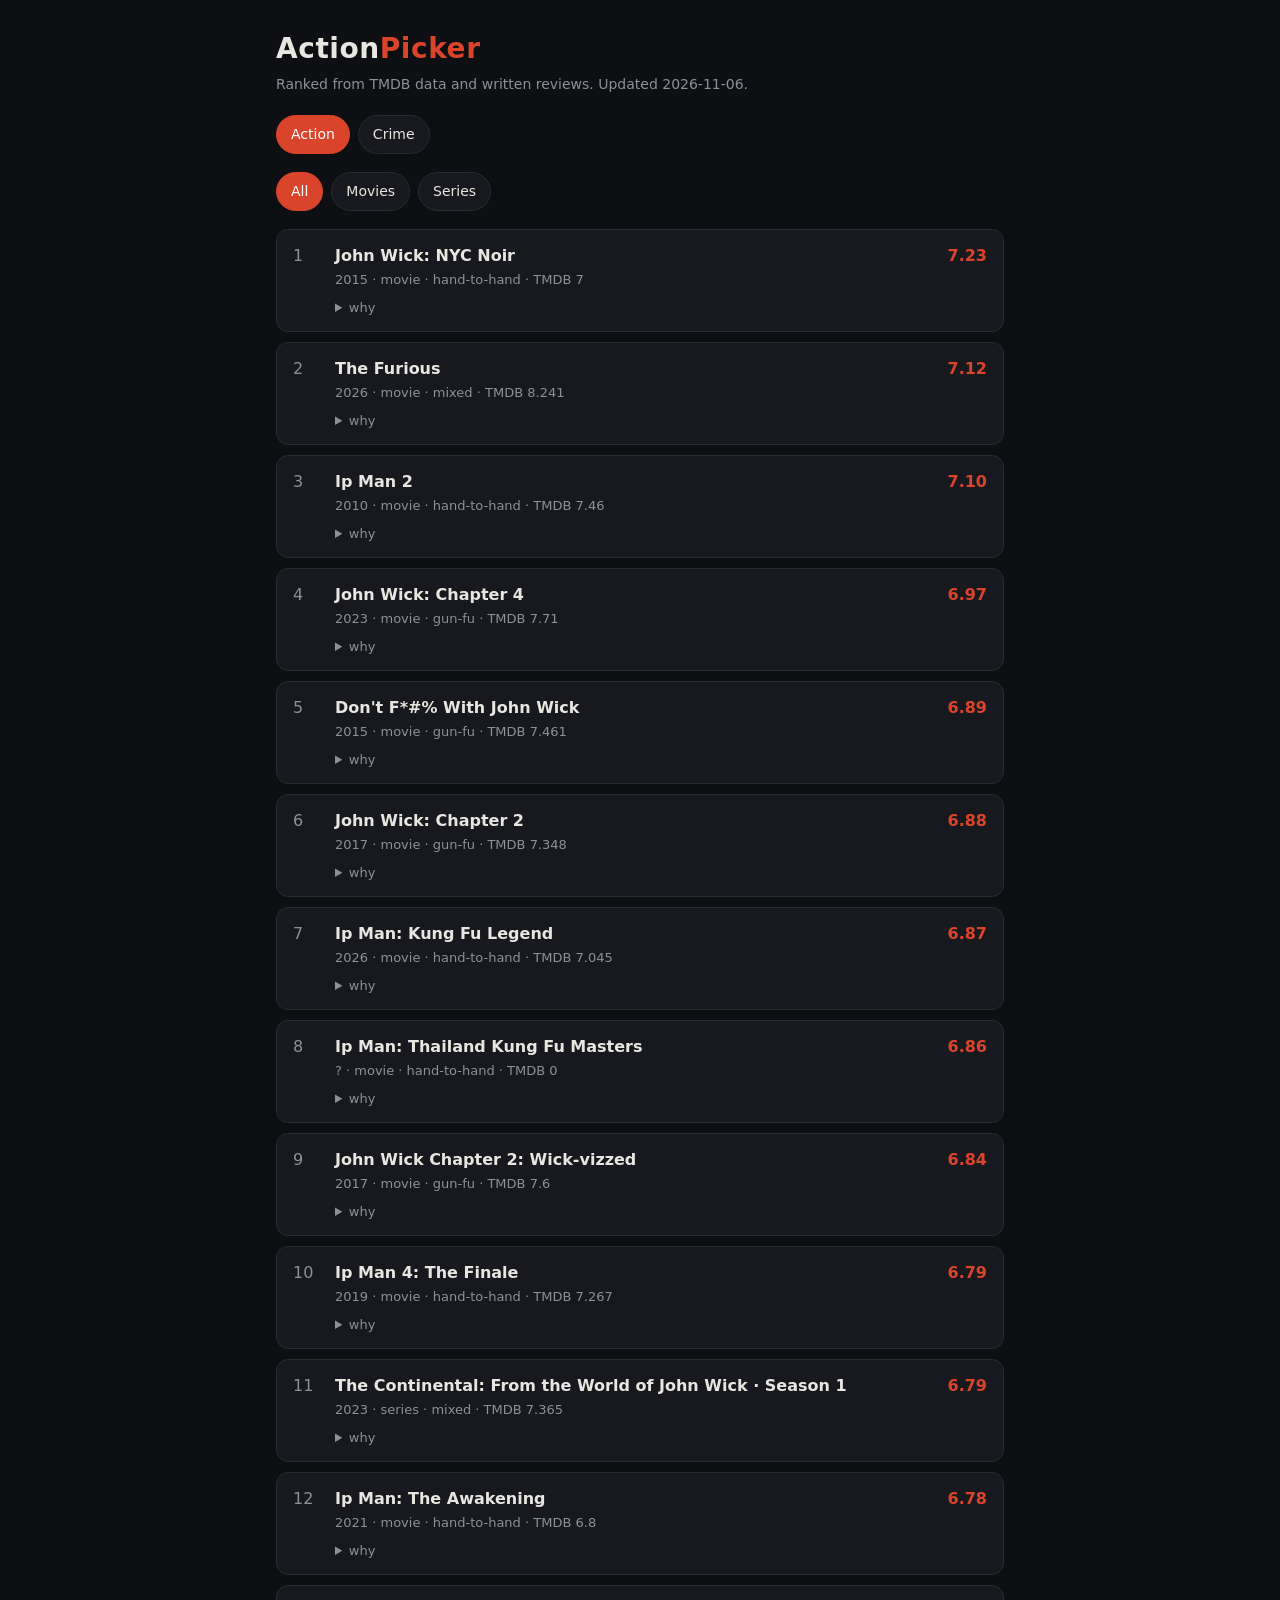
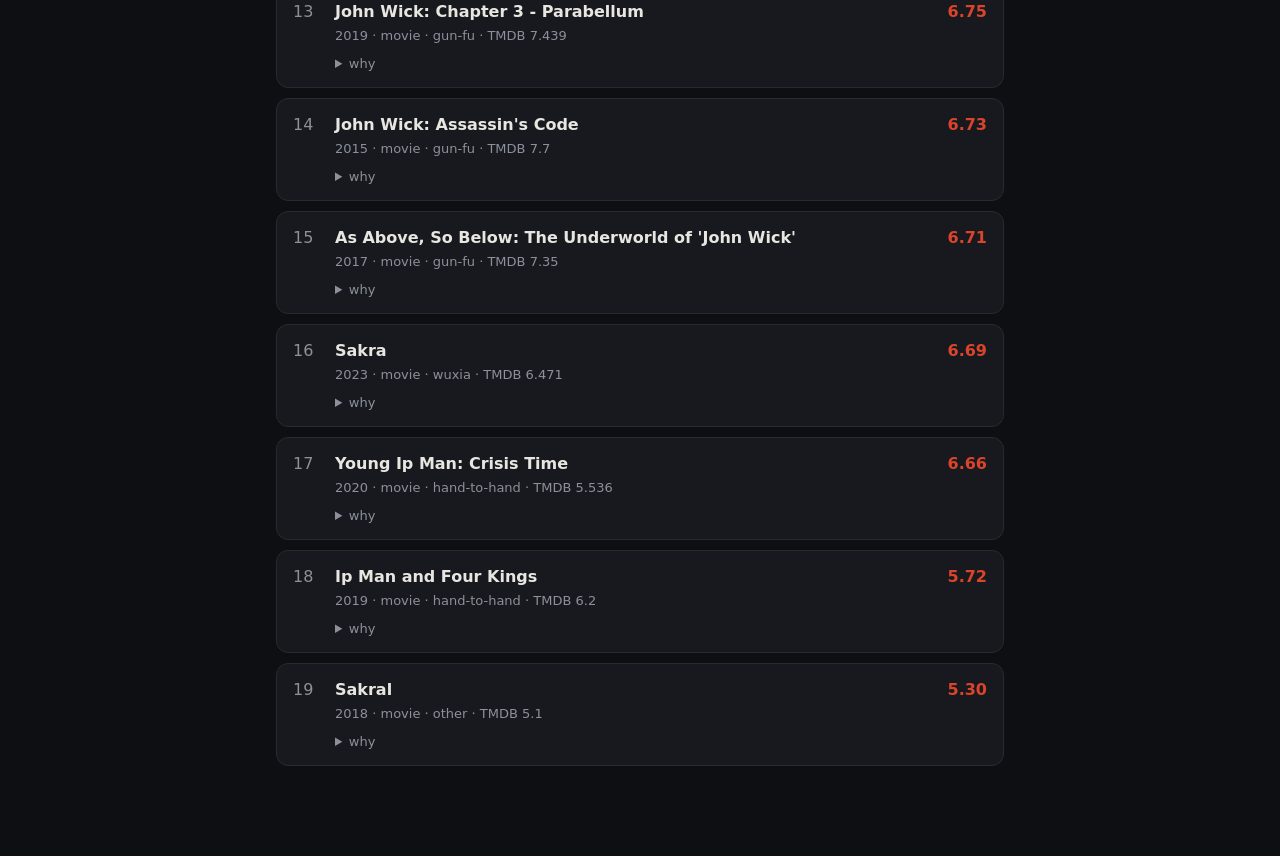
==== web/index.html @ ae012f3d "Add static web view and ranking export for Vercel Co-Authored-By: Claude Sonnet 5.5 <noreply@anthrop" ====
<!doctype html>
<html lang="en">
<head>
<meta charset="utf-8">
<meta name="viewport" content="width=device-width, initial-scale=1">
<title>ActionPicker</title>
<style>
  :root { --bg:#0e0f12; --card:#17191e; --line:#262a32; --ink:#e8e6e1; --mute:#8b909a; --accent:#d9442b; }
  * { box-sizing:border-box; }
  body { margin:0; background:var(--bg); color:var(--ink); font:16px/1.5 system-ui,-apple-system,Segoe UI,sans-serif; }
  main { max-width:760px; margin:0 auto; padding:28px 16px 80px; }
  h1 { font-size:28px; letter-spacing:.02em; margin:0 0 4px; }
  h1 span { color:var(--accent); }
  .sub { color:var(--mute); font-size:14px; margin-bottom:20px; }
  .bar { display:flex; gap:8px; flex-wrap:wrap; margin-bottom:18px; }
  button.chip { background:var(--card); color:var(--ink); border:1px solid var(--line); padding:8px 14px; border-radius:999px; font:inherit; font-size:14px; cursor:pointer; }
  button.chip[aria-pressed="true"] { background:var(--accent); border-color:var(--accent); color:#fff; }
  .item { background:var(--card); border:1px solid var(--line); border-radius:12px; padding:14px 16px; margin-bottom:10px; }
  .top { display:flex; gap:14px; align-items:baseline; }
  .rank { color:var(--mute); width:28px; font-variant-numeric:tabular-nums; }
  .name { font-weight:600; flex:1; }
  .val { font-variant-numeric:tabular-nums; color:var(--accent); font-weight:700; }
  .meta { color:var(--mute); font-size:13px; margin:2px 0 0 42px; }
  details { margin:8px 0 0 42px; }
  summary { cursor:pointer; color:var(--mute); font-size:13px; }
  .bars { display:grid; grid-template-columns:110px 1fr 24px; gap:4px 8px; align-items:center; margin:10px 0; font-size:13px; }
  .track { height:6px; background:var(--line); border-radius:3px; overflow:hidden; }
  .fill { height:100%; background:var(--accent); }
  .ov { font-size:14px; color:#c9c6bf; margin:8px 0; }
  ul.ev { margin:6px 0 0; padding-left:18px; font-size:13px; color:#c9c6bf; }
  ul.ev a { color:var(--mute); }
  .empty { color:var(--mute); padding:40px 0; text-align:center; }
</style>
</head>
<body>
<main>
  <h1>Action<span>Picker</span></h1>
  <div class="sub" id="sub">loading...</div>
  <div class="bar" id="modes"></div>
  <div class="bar" id="kinds"></div>
  <div id="list"></div>
</main>
<script>
const STYLE = { hand_to_hand: "hand-to-hand", swordplay: "swordplay", gun_fu: "gun-fu", mixed: "mixed" };
const state = { mode: "action", kind: "all", data: null };

function esc(s) { const d = document.createElement("div"); d.textContent = s ?? ""; return d.innerHTML; }

function chips(el, items, key) {
  el.innerHTML = "";
  for (const [value, label] of items) {
    const b = document.createElement("button");
    b.className = "chip"; b.textContent = label;
    b.setAttribute("aria-pressed", String(state[key] === value));
    b.onclick = () => { state[key] = value; render(); };
    el.appendChild(b);
  }
}

function bar(label, v) {
  return `<span>${label}</span><div class="track"><div class="fill" style="width:${v * 10}%"></div></div><span>${v}</span>`;
}

function render() {
  chips(document.getElementById("modes"), [["action", "Action"], ["crime", "Crime"]], "mode");
  chips(document.getElementById("kinds"), [["all", "All"], ["movie", "Movies"], ["series", "Series"]], "kind");
  const rows = (state.data[state.mode] || []).filter(r => state.kind === "all" || r.kind === state.kind);
  const list = document.getElementById("list");
  if (!rows.length) { list.innerHTML = '<div class="empty">Nothing scored here yet.</div>'; return; }
  list.innerHTML = rows.map((r, i) => {
    const season = r.season ? ` · Season ${r.season}` : "";
    const ev = (r.evidence || []).map(e => `<li>${esc(e.text)} <a href="${esc(e.url)}" target="_blank" rel="noopener noreferrer">source</a></li>`).join("");
    return `<div class="item">
      <div class="top"><span class="rank">${i + 1}</span><span class="name">${esc(r.name)}${season}</span><span class="val">${r.value.toFixed(2)}</span></div>
      <div class="meta">${r.year || "?"} · ${r.kind} · ${STYLE[r.style] || esc(r.style)} · TMDB ${r.tmdb_rating ?? "?"}</div>
      <details><summary>why</summary>
        <div class="bars">${bar("Fight quality", r.fight_quality)}${bar("Action density", r.action_density)}${bar("Grit", r.grit)}${bar("Pacing", r.pacing)}${bar("Crime tone", r.crime_tone)}</div>
        <div class="ov">${esc(r.overview)}</div>
        <ul class="ev">${ev}</ul>
      </details></div>`;
  }).join("");
}

fetch("data.json").then(r => r.json()).then(d => {
  state.data = d;
  document.getElementById("sub").textContent = "Ranked from TMDB data and written reviews. Updated " + d.generated.slice(0, 10) + ".";
  render();
}).catch(() => { document.getElementById("sub").textContent = "Could not load data.json"; });
</script>
</body>
</html>
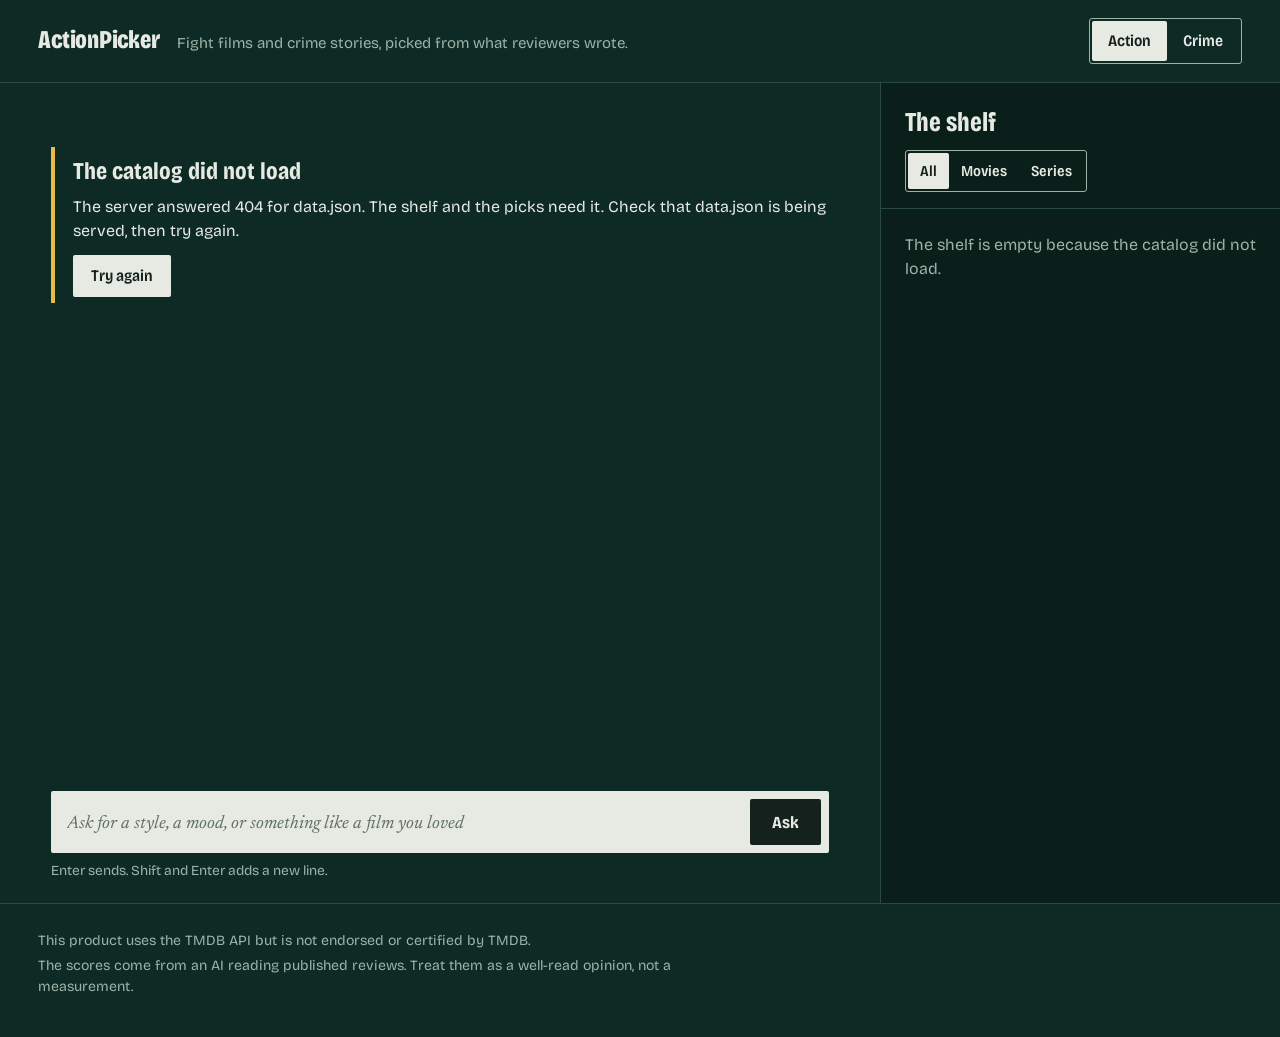
==== commit c7c42f4a: "New UI: chat-first counter with poster hand, shelf, detail sheet Co-Authored-By: Claude Sonnet 5.5 <" ====
--- a/web/index.html
+++ b/web/index.html
@@ -1,91 +1,75 @@
-<!doctype html>
+<!DOCTYPE html>
 <html lang="en">
 <head>
 <meta charset="utf-8">
 <meta name="viewport" content="width=device-width, initial-scale=1">
-<title>ActionPicker</title>
-<style>
-  :root { --bg:#0e0f12; --card:#17191e; --line:#262a32; --ink:#e8e6e1; --mute:#8b909a; --accent:#d9442b; }
-  * { box-sizing:border-box; }
-  body { margin:0; background:var(--bg); color:var(--ink); font:16px/1.5 system-ui,-apple-system,Segoe UI,sans-serif; }
-  main { max-width:760px; margin:0 auto; padding:28px 16px 80px; }
-  h1 { font-size:28px; letter-spacing:.02em; margin:0 0 4px; }
-  h1 span { color:var(--accent); }
-  .sub { color:var(--mute); font-size:14px; margin-bottom:20px; }
-  .bar { display:flex; gap:8px; flex-wrap:wrap; margin-bottom:18px; }
-  button.chip { background:var(--card); color:var(--ink); border:1px solid var(--line); padding:8px 14px; border-radius:999px; font:inherit; font-size:14px; cursor:pointer; }
-  button.chip[aria-pressed="true"] { background:var(--accent); border-color:var(--accent); color:#fff; }
-  .item { background:var(--card); border:1px solid var(--line); border-radius:12px; padding:14px 16px; margin-bottom:10px; }
-  .top { display:flex; gap:14px; align-items:baseline; }
-  .rank { color:var(--mute); width:28px; font-variant-numeric:tabular-nums; }
-  .name { font-weight:600; flex:1; }
-  .val { font-variant-numeric:tabular-nums; color:var(--accent); font-weight:700; }
-  .meta { color:var(--mute); font-size:13px; margin:2px 0 0 42px; }
-  details { margin:8px 0 0 42px; }
-  summary { cursor:pointer; color:var(--mute); font-size:13px; }
-  .bars { display:grid; grid-template-columns:110px 1fr 24px; gap:4px 8px; align-items:center; margin:10px 0; font-size:13px; }
-  .track { height:6px; background:var(--line); border-radius:3px; overflow:hidden; }
-  .fill { height:100%; background:var(--accent); }
-  .ov { font-size:14px; color:#c9c6bf; margin:8px 0; }
-  ul.ev { margin:6px 0 0; padding-left:18px; font-size:13px; color:#c9c6bf; }
-  ul.ev a { color:var(--mute); }
-  .empty { color:var(--mute); padding:40px 0; text-align:center; }
-</style>
+<title>ActionPicker: ask for a fight film</title>
+<meta name="description" content="A private recommender for martial-arts action and gritty crime films and series. Ask a question, get a short stack of picks.">
+<meta name="theme-color" content="#0E2A24">
+<link rel="preconnect" href="https://fonts.googleapis.com">
+<link rel="preconnect" href="https://fonts.gstatic.com" crossorigin>
+<link rel="preconnect" href="https://image.tmdb.org">
+<link rel="stylesheet" href="https://fonts.googleapis.com/css2?family=Bricolage+Grotesque:wdth,wght@75..100,500..800&family=Newsreader:ital,wght@0,400..600;1,400..500&display=swap">
+<link rel="stylesheet" href="style.css">
 </head>
 <body>
-<main>
-  <h1>Action<span>Picker</span></h1>
-  <div class="sub" id="sub">loading...</div>
-  <div class="bar" id="modes"></div>
-  <div class="bar" id="kinds"></div>
-  <div id="list"></div>
+<a class="skip" href="#question">Skip to the question box</a>
+<header class="top">
+  <div class="brand">
+    <h1 class="wordmark"><a href="#/">ActionPicker</a></h1>
+    <p class="strap">Fight films and crime stories, picked from what reviewers wrote.</p>
+  </div>
+  <div class="top-controls">
+    <div class="seg" role="group" aria-label="Rank titles for">
+      <button type="button" class="seg-btn" data-mode="action" aria-pressed="true">Action</button>
+      <button type="button" class="seg-btn" data-mode="crime" aria-pressed="false">Crime</button>
+    </div>
+    <button type="button" class="jump" id="jump-shelf">Browse the shelf</button>
+  </div>
+</header>
+
+<main class="room">
+  <section class="counter" id="counter" aria-labelledby="counter-title">
+    <h2 class="vh" id="counter-title">Ask for picks</h2>
+    <div class="intro" id="intro"></div>
+    <div class="log" id="log" role="log" aria-live="polite" aria-relevant="additions text" aria-label="Conversation"></div>
+    <form class="composer" id="composer" novalidate>
+      <label class="vh" for="question">Your question</label>
+      <div class="slip-input">
+        <textarea id="question" name="question" rows="1" maxlength="500" placeholder="Ask for a style, a mood, or something like a film you loved" autocomplete="off"></textarea>
+        <button type="submit" class="ask" id="ask-btn">Ask</button>
+      </div>
+      <div class="composer-foot">
+        <span class="hint">Enter sends. Shift and Enter adds a new line.</span>
+        <span class="count" id="count" aria-live="polite"></span>
+      </div>
+    </form>
+  </section>
+
+  <aside class="shelf" id="shelf" aria-labelledby="shelf-title">
+    <div class="shelf-head">
+      <h2 id="shelf-title">The shelf</h2>
+      <p class="shelf-note" id="shelf-note"></p>
+      <div class="seg seg-small" role="group" aria-label="Show">
+        <button type="button" class="seg-btn" data-kind="all" aria-pressed="true">All</button>
+        <button type="button" class="seg-btn" data-kind="movie" aria-pressed="false">Movies</button>
+        <button type="button" class="seg-btn" data-kind="series" aria-pressed="false">Series</button>
+      </div>
+    </div>
+    <ol class="shelf-list" id="shelf-list"></ol>
+  </aside>
 </main>
-<script>
-const STYLE = { hand_to_hand: "hand-to-hand", swordplay: "swordplay", gun_fu: "gun-fu", mixed: "mixed" };
-const state = { mode: "action", kind: "all", data: null };
 
-function esc(s) { const d = document.createElement("div"); d.textContent = s ?? ""; return d.innerHTML; }
+<footer class="foot">
+  <p>This product uses the TMDB API but is not endorsed or certified by TMDB.</p>
+  <p>The scores come from an AI reading published reviews. Treat them as a well-read opinion, not a measurement.</p>
+  <p id="generated"></p>
+</footer>
 
-function chips(el, items, key) {
-  el.innerHTML = "";
-  for (const [value, label] of items) {
-    const b = document.createElement("button");
-    b.className = "chip"; b.textContent = label;
-    b.setAttribute("aria-pressed", String(state[key] === value));
-    b.onclick = () => { state[key] = value; render(); };
-    el.appendChild(b);
-  }
-}
+<dialog class="detail" id="detail" aria-labelledby="detail-title">
+  <div class="detail-inner" id="detail-body"></div>
+</dialog>
 
-function bar(label, v) {
-  return `<span>${label}</span><div class="track"><div class="fill" style="width:${v * 10}%"></div></div><span>${v}</span>`;
-}
-
-function render() {
-  chips(document.getElementById("modes"), [["action", "Action"], ["crime", "Crime"]], "mode");
-  chips(document.getElementById("kinds"), [["all", "All"], ["movie", "Movies"], ["series", "Series"]], "kind");
-  const rows = (state.data[state.mode] || []).filter(r => state.kind === "all" || r.kind === state.kind);
-  const list = document.getElementById("list");
-  if (!rows.length) { list.innerHTML = '<div class="empty">Nothing scored here yet.</div>'; return; }
-  list.innerHTML = rows.map((r, i) => {
-    const season = r.season ? ` · Season ${r.season}` : "";
-    const ev = (r.evidence || []).map(e => `<li>${esc(e.text)} <a href="${esc(e.url)}" target="_blank" rel="noopener noreferrer">source</a></li>`).join("");
-    return `<div class="item">
-      <div class="top"><span class="rank">${i + 1}</span><span class="name">${esc(r.name)}${season}</span><span class="val">${r.value.toFixed(2)}</span></div>
-      <div class="meta">${r.year || "?"} · ${r.kind} · ${STYLE[r.style] || esc(r.style)} · TMDB ${r.tmdb_rating ?? "?"}</div>
-      <details><summary>why</summary>
-        <div class="bars">${bar("Fight quality", r.fight_quality)}${bar("Action density", r.action_density)}${bar("Grit", r.grit)}${bar("Pacing", r.pacing)}${bar("Crime tone", r.crime_tone)}</div>
-        <div class="ov">${esc(r.overview)}</div>
-        <ul class="ev">${ev}</ul>
-      </details></div>`;
-  }).join("");
-}
-
-fetch("data.json").then(r => r.json()).then(d => {
-  state.data = d;
-  document.getElementById("sub").textContent = "Ranked from TMDB data and written reviews. Updated " + d.generated.slice(0, 10) + ".";
-  render();
-}).catch(() => { document.getElementById("sub").textContent = "Could not load data.json"; });
-</script>
+<script src="app.js" defer></script>
 </body>
 </html>
--- a/web/style.css
+++ b/web/style.css
@@ -0,0 +1,304 @@
+/* ActionPicker, direction C: the counter.
+   Counter green is the room, slip paper carries every answer. */
+:root {
+  --green: #0E2A24;      /* counter */
+  --felt: #0A1F1A;       /* shelf, darker surface */
+  --paper: #E6EAE3;      /* pick slips, detail sheet */
+  --ink: #14211C;        /* text on paper */
+  --ink-2: #44554E;      /* secondary text on paper, 6.4:1 */
+  --sodium: #E9B949;     /* street-light yellow: ranks, focus, the user's voice */
+  --sage: #9DB3A8;       /* secondary text on green, 6.7:1 */
+  --line: #2A4A41;       /* rules on green */
+  --rule-paper: #B9C3BC; /* rules on paper */
+  --display: "Bricolage Grotesque", "Arial Narrow", "Helvetica Neue", Arial, sans-serif;
+  --serif: "Newsreader", "Iowan Old Style", Georgia, "Times New Roman", serif;
+  --shelf-w: 400px;
+}
+*, *::before, *::after { box-sizing: border-box; }
+html { -webkit-text-size-adjust: 100%; }
+body {
+  margin: 0; background: var(--green); color: var(--paper);
+  font: 400 1rem/1.5 var(--display); font-optical-sizing: auto;
+}
+img { display: block; max-width: 100%; }
+button, textarea { font: inherit; color: inherit; }
+button { cursor: pointer; }
+a { color: inherit; }
+:focus-visible { outline: 3px solid var(--sodium); outline-offset: 2px; }
+.vh { position: absolute !important; width: 1px; height: 1px; margin: -1px; padding: 0; overflow: hidden; clip: rect(0 0 0 0); white-space: nowrap; border: 0; }
+.skip { position: absolute; left: 12px; top: -60px; background: var(--sodium); color: var(--ink); padding: 8px 12px; z-index: 50; font-weight: 600; }
+.skip:focus { top: 12px; }
+
+/* Header */
+.top {
+  display: flex; align-items: center; justify-content: space-between; gap: 16px 24px; flex-wrap: wrap;
+  padding: 18px clamp(16px, 3vw, 40px); border-bottom: 1px solid var(--line);
+}
+.brand { display: flex; align-items: baseline; gap: 6px 18px; flex-wrap: wrap; min-width: 0; }
+.wordmark { margin: 0; font-size: 1.6rem; line-height: 1; font-weight: 800; font-stretch: 75%; letter-spacing: -0.01em; }
+.wordmark a { text-decoration: none; }
+.strap { margin: 0; color: var(--sage); font-size: 0.94rem; }
+.top-controls { display: flex; gap: 12px; align-items: center; }
+.seg { display: inline-flex; border: 1px solid var(--sage); border-radius: 3px; padding: 2px; }
+.seg-btn {
+  border: 0; background: transparent; padding: 7px 16px; border-radius: 2px;
+  font-weight: 600; font-stretch: 87%; color: var(--paper); min-height: 40px;
+}
+.seg-btn[aria-pressed="true"] { background: var(--paper); color: var(--ink); }
+.seg-small .seg-btn { padding: 5px 12px; min-height: 36px; font-size: 0.94rem; }
+.jump { display: none; border: 1px solid var(--sage); background: transparent; border-radius: 3px; padding: 8px 14px; min-height: 40px; font-weight: 600; font-stretch: 87%; }
+
+/* Room layout: counter on the left, shelf on the right */
+.room { display: grid; grid-template-columns: minmax(0, 1fr) var(--shelf-w); align-items: start; max-width: 1600px; margin: 0 auto; }
+.counter { min-width: 0; padding: clamp(28px, 5vw, 64px) clamp(16px, 4vw, 64px) 0; min-height: calc(100vh - 80px); display: flex; flex-direction: column; }
+.intro, .log, .composer { width: 100%; max-width: 820px; }
+
+/* Empty state */
+.intro h2.lede {
+  margin: 0 0 16px; font-size: clamp(2.3rem, 4.6vw, 3.6rem); line-height: 0.98; font-weight: 700;
+  font-stretch: 75%; letter-spacing: -0.02em; max-width: 17ch; text-wrap: balance;
+}
+.intro .voice { margin: 0 0 28px; max-width: 50ch; }
+.voice { font-family: var(--serif); font-size: 1.3rem; line-height: 1.5; color: var(--paper); }
+.examples { list-style: none; margin: 0 0 36px; padding: 0; display: grid; grid-template-columns: repeat(auto-fit, minmax(13.5rem, 1fr)); gap: 14px; }
+.examples .example { width: 100%; height: 100%; max-width: none; }
+.example {
+  display: block; text-align: left; border: 0; background: var(--paper); color: var(--ink);
+  padding: 14px 18px 16px; max-width: 22rem; border-radius: 1px;
+  font-family: var(--serif); font-style: italic; font-size: 1.08rem; line-height: 1.35;
+  box-shadow: 0 1px 0 #93A49B, 0 6px 14px -8px rgba(0, 0, 0, 0.6);
+  transform: rotate(var(--tilt, 0deg));
+}
+.examples li:nth-child(1) .example { --tilt: -1.2deg; }
+.examples li:nth-child(2) .example { --tilt: 0.8deg; }
+.examples li:nth-child(3) .example { --tilt: -0.4deg; }
+.example:hover { background: #F2F4F0; }
+.example .ex-label { display: block; font-family: var(--display); font-style: normal; font-size: 0.8rem; color: var(--ink-2); margin-bottom: 4px; }
+.load-error { border-left: 4px solid var(--sodium); padding: 6px 0 6px 18px; margin-bottom: 32px; }
+.load-error h2 { margin: 0 0 6px; font-size: 1.5rem; font-stretch: 80%; }
+.load-error p { margin: 0 0 12px; color: var(--paper); }
+
+/* Conversation */
+.log { flex: 1; }
+.turn { margin: 0 0 56px; }
+.turn-q {
+  margin: 0 0 14px; padding-left: 18px; border-left: 4px solid var(--sodium);
+  font-size: clamp(1.5rem, 3vw, 2.15rem); line-height: 1.08; font-weight: 600; font-stretch: 78%;
+  letter-spacing: -0.01em; color: var(--sodium); overflow-wrap: anywhere; white-space: pre-line;
+}
+.turn-a { margin: 0 0 8px 22px; max-width: 54ch; }
+.turn-a.voice { font-size: 1.22rem; }
+.turn-tools { margin: 0 0 0 22px; display: flex; gap: 16px; flex-wrap: wrap; }
+.textbtn { background: none; border: 0; padding: 6px 0; text-decoration: underline; text-underline-offset: 3px; color: var(--sage); font-size: 0.94rem; min-height: 36px; }
+.textbtn:hover { color: var(--paper); }
+.thinking { margin-left: 22px; display: flex; align-items: center; gap: 12px; color: var(--sage); font-family: var(--serif); font-style: italic; font-size: 1.15rem; }
+.ticks { display: inline-flex; gap: 3px; }
+.ticks i { width: 7px; height: 16px; background: var(--sage); opacity: 0.3; animation: tick 1.2s steps(1) infinite; }
+.ticks i:nth-child(2) { animation-delay: 0.15s; } .ticks i:nth-child(3) { animation-delay: 0.3s; }
+.ticks i:nth-child(4) { animation-delay: 0.45s; } .ticks i:nth-child(5) { animation-delay: 0.6s; }
+@keyframes tick { 0%, 40% { opacity: 1; background: var(--sodium); } 41%, 100% { opacity: 0.3; } }
+.turn-error { margin-left: 22px; border: 1px solid var(--sodium); padding: 14px 18px; max-width: 54ch; }
+.turn-error p { margin: 0 0 10px; }
+.turn-error strong { font-weight: 600; }
+.btn {
+  display: inline-flex; align-items: center; justify-content: center; min-height: 42px; padding: 8px 18px;
+  border: 0; border-radius: 2px; background: var(--ink); color: var(--paper); font-weight: 600; font-stretch: 87%; text-decoration: none;
+}
+.btn-light { background: var(--paper); color: var(--ink); }
+.btn-line { background: transparent; color: var(--ink); border: 1.5px solid var(--ink); }
+
+/* The hand-off: posters fanned across the top edge of a paper pick slip */
+.handoff { --pw: 132px; --step: 82px; margin: 26px 0 0 22px; position: relative; }
+.fan { position: relative; z-index: 2; display: flex; align-items: flex-end; padding: 0 0 0 20px; height: calc(var(--pw) * 1.5 - 56px); }
+.fan-item {
+  position: relative; flex: none; width: var(--pw); padding: 0; border: 0; background: none; border-radius: 2px;
+  margin-left: calc(var(--step) - var(--pw)); rotate: var(--r, 0deg); translate: 0 var(--y, 0px);
+  transform-origin: 50% 100%; z-index: var(--z, 1);
+  transition: translate 0.22s ease, rotate 0.22s ease;
+  align-self: flex-start;
+}
+.fan-item:first-child { margin-left: 0; }
+.fan-item .poster { box-shadow: 0 10px 18px -10px rgba(0, 0, 0, 0.8); outline: 1px solid rgba(0, 0, 0, 0.35); }
+.fan-item[aria-pressed="true"] { --y: -14px; --r: 0deg; z-index: 20; }
+.fan-item[aria-pressed="true"] .poster { outline: 3px solid var(--sodium); outline-offset: 0; }
+.fan-item:hover { --y: -8px; }
+.fan-item[aria-pressed="true"]:hover { --y: -14px; }
+.fan.single .fan-item { --r: -2deg; }
+.fan.deal .fan-item { animation: deal 0.5s cubic-bezier(0.2, 0.7, 0.2, 1) backwards; animation-delay: calc(var(--i) * 70ms); }
+@keyframes deal { from { translate: calc(var(--i) * var(--step) * -1) 40px; rotate: 0deg; opacity: 0; } }
+
+.slip {
+  position: relative; z-index: 1; margin-top: 0; background: var(--paper); color: var(--ink);
+  padding: 86px clamp(18px, 3vw, 32px) 26px; border-radius: 1px;
+  box-shadow: 0 1px 0 #93A49B, 0 18px 30px -22px rgba(0, 0, 0, 0.7);
+}
+/* tear line along the bottom of the slip */
+.slip::after {
+  content: ""; position: absolute; left: 0; right: 0; bottom: -7px; height: 8px;
+  background: linear-gradient(-45deg, transparent 5px, var(--paper) 0) 0 0 / 10px 8px repeat-x,
+              linear-gradient(45deg, transparent 5px, var(--paper) 0) 0 0 / 10px 8px repeat-x;
+}
+.slip-top { position: absolute; top: 16px; right: clamp(18px, 3vw, 32px); display: flex; flex-direction: column; align-items: flex-end; gap: 2px; text-align: right; }
+.slip-rank { font-weight: 700; font-stretch: 80%; font-size: 0.98rem; color: var(--ink-2); }
+.slip-rank b { font-size: 1.5rem; color: var(--ink); margin-right: 4px; }
+.slip-of { font-size: 0.88rem; color: var(--ink-2); }
+.slip-title { margin: 0 0 6px; font-size: clamp(1.6rem, 3.4vw, 2.3rem); line-height: 1.02; font-weight: 700; font-stretch: 75%; letter-spacing: -0.015em; overflow-wrap: anywhere; }
+.slip-meta { margin: 0 0 18px; color: var(--ink-2); display: flex; flex-wrap: wrap; gap: 6px 14px; align-items: center; }
+.style-tag { display: inline-block; border: 1.5px solid var(--ink); padding: 1px 8px; border-radius: 2px; color: var(--ink); font-weight: 600; font-stretch: 87%; font-size: 0.92rem; }
+.slip-body { display: grid; grid-template-columns: minmax(0, 1.15fr) minmax(0, 1fr); gap: 22px 32px; }
+.why { margin: 0 0 12px; font-family: var(--serif); font-size: 1.12rem; line-height: 1.45; }
+.quote { margin: 0 0 14px; padding-left: 14px; border-left: 2px solid var(--rule-paper); font-family: var(--serif); font-style: italic; font-size: 1.05rem; }
+.quote cite { display: block; font-style: normal; font-family: var(--display); font-size: 0.85rem; color: var(--ink-2); margin-top: 2px; }
+.quote a { color: var(--ink-2); }
+.where { margin: 0; font-size: 0.95rem; }
+.where b { font-weight: 600; }
+.slip-actions { display: flex; gap: 10px 18px; flex-wrap: wrap; align-items: center; margin-top: 22px; padding-top: 18px; border-top: 1px dashed var(--rule-paper); }
+.slip-actions .textbtn { color: var(--ink-2); }
+.slip-actions .textbtn:hover { color: var(--ink); }
+.big-score { font-weight: 700; font-stretch: 75%; font-size: 2.6rem; line-height: 0.9; }
+.big-score small { display: block; font-size: 0.8rem; font-weight: 500; font-stretch: 100%; color: var(--ink-2); margin-top: 4px; }
+.picks-missing { margin-left: 22px; color: var(--sage); }
+
+/* Posters and the typographic placeholder */
+.poster { width: 100%; aspect-ratio: 2 / 3; height: auto; object-fit: cover; background: var(--felt); border-radius: 2px; }
+.ph {
+  display: flex; flex-direction: column; justify-content: space-between; overflow: hidden;
+  background: var(--ink); color: var(--paper); padding: 10% 9%; border-top: 6px solid var(--sodium);
+}
+.ph-title { font-weight: 800; font-stretch: 75%; line-height: 0.95; letter-spacing: -0.01em; font-size: clamp(0.8rem, 1.1em, 1.6rem); overflow-wrap: anywhere; hyphens: auto; }
+.ph-year { font-weight: 500; color: var(--sage); font-size: 0.75em; }
+.fan-item .ph { font-size: 1.15rem; }
+.thumb .ph { font-size: 0.5rem; padding: 8% 7%; border-top-width: 3px; }
+.dposter .ph { font-size: 1.5rem; }
+
+/* Tick meter: ten blocks per score */
+.meter { list-style: none; margin: 0; padding: 0; display: grid; gap: 7px; }
+.meter li { display: grid; grid-template-columns: 7.5em 1fr 1.6em; align-items: center; gap: 10px; font-size: 0.92rem; }
+.blocks { display: grid; grid-template-columns: repeat(10, 1fr); gap: 2px; height: 12px; }
+.blocks i { background: var(--rule-paper); }
+.blocks i.on { background: var(--ink); }
+.meter .n { font-weight: 700; text-align: right; font-variant-numeric: tabular-nums; }
+
+/* Composer: a blank slip waiting at the bottom of the counter */
+.composer { position: sticky; bottom: 0; z-index: 5; padding: 14px 0 18px; background: var(--green); margin-top: auto; }
+.slip-input { display: flex; align-items: flex-end; gap: 8px; background: var(--paper); border-radius: 2px; padding: 8px 8px 8px 16px; }
+.slip-input:focus-within { outline: 3px solid var(--sodium); outline-offset: 2px; }
+.slip-input textarea {
+  flex: 1; min-width: 0; border: 0; background: transparent; color: var(--ink); resize: none;
+  font-family: var(--serif); font-size: 1.15rem; line-height: 1.4; padding: 8px 0; max-height: 9.5em; outline: none;
+}
+.slip-input textarea::placeholder { color: #5E6E67; font-style: italic; }
+.ask { border: 0; background: var(--ink); color: var(--paper); border-radius: 2px; padding: 10px 22px; min-height: 46px; font-weight: 700; font-stretch: 87%; font-size: 1.05rem; }
+.ask[aria-disabled="true"] { background: #5E6E67; cursor: progress; }
+.composer-foot { display: flex; justify-content: space-between; gap: 12px; margin-top: 8px; font-size: 0.86rem; color: var(--sage); }
+.count.near { color: var(--sodium); font-weight: 600; }
+
+/* Shelf */
+.shelf { background: var(--felt); border-left: 1px solid var(--line); position: sticky; top: 0; max-height: 100vh; overflow-y: auto; min-height: calc(100vh - 80px); }
+.shelf-head { position: sticky; top: 0; z-index: 2; background: var(--felt); padding: 26px 24px 16px; border-bottom: 1px solid var(--line); }
+.shelf-head h2 { margin: 0; font-size: 1.7rem; font-weight: 700; font-stretch: 75%; line-height: 1; }
+.shelf-note { margin: 6px 0 14px; color: var(--sage); font-size: 0.9rem; }
+.shelf-list { list-style: none; margin: 0; padding: 0 0 24px; }
+.shelf-list li + li .row { border-top: 1px solid var(--line); }
+.row {
+  display: grid; grid-template-columns: 2.1em 52px minmax(0, 1fr) auto; gap: 4px 12px; align-items: start;
+  width: 100%; text-align: left; border: 0; background: transparent; padding: 14px 24px 14px 16px;
+}
+.row:hover { background: #10302A; }
+.row-rank { font-weight: 800; font-stretch: 75%; font-size: 1.6rem; line-height: 1; color: var(--sodium); text-align: right; font-variant-numeric: tabular-nums; }
+.thumb { width: 52px; }
+.row-main { display: block; min-width: 0; }
+.row-title { display: block; font-weight: 600; font-stretch: 87%; line-height: 1.2; overflow-wrap: anywhere; }
+.row-sub { display: block; font-size: 0.86rem; color: var(--sage); margin-top: 2px; }
+.row-watch { display: block; font-size: 0.82rem; color: var(--sage); margin-top: 6px; }
+.row-score { font-weight: 700; font-stretch: 80%; font-size: 1.25rem; font-variant-numeric: tabular-nums; }
+.shelf-empty { padding: 24px; color: var(--sage); }
+
+/* Detail sheet */
+.detail {
+  width: min(980px, calc(100vw - 32px)); max-height: calc(100vh - 32px); padding: 0; border: 0; border-radius: 2px;
+  background: var(--paper); color: var(--ink); overflow-y: auto; overscroll-behavior: contain;
+}
+.detail::backdrop { background: rgba(4, 14, 11, 0.82); }
+.detail-inner { position: relative; }
+.d-close { position: absolute; top: 12px; right: 12px; z-index: 3; }
+.d-backdrop { aspect-ratio: 21 / 9; width: 100%; height: auto; object-fit: cover; background: var(--felt); border-radius: 2px 2px 0 0; }
+.d-nobackdrop { height: 72px; background: var(--green); }
+.d-head { display: grid; grid-template-columns: 170px minmax(0, 1fr) auto; gap: 20px 28px; padding: 0 clamp(18px, 4vw, 44px); align-items: end; }
+.dposter { margin-top: -96px; position: relative; z-index: 2; }
+.dposter .poster { box-shadow: 0 14px 24px -14px rgba(0, 0, 0, 0.8); outline: 4px solid var(--paper); }
+.d-titles { padding-top: 22px; min-width: 0; }
+.d-titles h2 { margin: 0 0 8px; font-size: clamp(1.9rem, 4.4vw, 3.2rem); line-height: 0.98; font-weight: 700; font-stretch: 75%; letter-spacing: -0.02em; overflow-wrap: anywhere; text-wrap: balance; }
+.d-meta { margin: 0; color: var(--ink-2); display: flex; flex-wrap: wrap; gap: 6px 14px; align-items: center; }
+.d-score { text-align: right; padding-bottom: 4px; }
+.d-body { padding: 26px clamp(18px, 4vw, 44px) 40px; }
+.tagline { margin: 0 0 10px; font-family: var(--serif); font-style: italic; font-size: 1.4rem; line-height: 1.3; max-width: 40ch; }
+.overview { margin: 0 0 30px; font-family: var(--serif); font-size: 1.1rem; line-height: 1.6; max-width: 62ch; }
+.d-grid { display: grid; grid-template-columns: minmax(0, 1fr) minmax(0, 1fr); gap: 32px 48px; padding-top: 26px; border-top: 1px solid var(--rule-paper); }
+.d-sec h3 { margin: 0 0 14px; font-size: 1.3rem; font-weight: 700; font-stretch: 80%; }
+.d-sec + .d-sec.wide { grid-column: 1 / -1; }
+.wide { grid-column: 1 / -1; }
+.style-note { margin: 14px 0 0; font-size: 0.92rem; color: var(--ink-2); }
+.watch-cols { display: grid; grid-template-columns: repeat(auto-fit, minmax(9.5em, 1fr)); gap: 16px; }
+.watch-cols h4 { margin: 0 0 6px; font-size: 1rem; font-weight: 600; }
+.watch-cols ul { margin: 0; padding: 0; list-style: none; font-size: 0.95rem; line-height: 1.45; }
+.watch-cols .more { color: var(--ink-2); }
+.region-note { margin: 0 0 14px; padding: 10px 14px; background: #D3DAD3; font-size: 0.95rem; }
+.muted { color: var(--ink-2); margin: 0; }
+.d-link { display: inline-block; margin-top: 16px; font-weight: 600; text-underline-offset: 3px; }
+.reviews { display: grid; grid-template-columns: repeat(auto-fit, minmax(16rem, 1fr)); gap: 18px 32px; }
+.reviews .quote { font-size: 1.2rem; margin: 0; }
+.trailer-box { aspect-ratio: 16 / 9; width: 100%; background: var(--ink); color: var(--paper); display: grid; place-items: center; border-radius: 2px; overflow: hidden; }
+.trailer-box iframe { width: 100%; height: 100%; border: 0; display: block; }
+.trailer-box .btn-light { min-height: 48px; }
+.d-foot { display: flex; gap: 12px 18px; flex-wrap: wrap; margin-top: 30px; padding-top: 20px; border-top: 1px solid var(--rule-paper); }
+.d-missing { padding: 72px clamp(18px, 4vw, 44px) 48px; }
+.d-missing h2 { margin: 0 0 10px; font-size: 2rem; font-stretch: 80%; }
+
+/* Footer */
+.foot { border-top: 1px solid var(--line); padding: 26px clamp(16px, 3vw, 40px) 36px; color: var(--sage); font-size: 0.88rem; display: grid; gap: 4px; }
+.foot p { margin: 0; max-width: 80ch; }
+
+/* Responsive */
+@media (max-width: 1080px) {
+  :root { --shelf-w: 340px; }
+  .handoff { --pw: 116px; --step: 70px; }
+}
+@media (max-width: 900px) {
+  .room { grid-template-columns: minmax(0, 1fr); }
+  .counter { min-height: auto; }
+  .shelf { position: static; max-height: none; min-height: 0; border-left: 0; border-top: 1px solid var(--line); }
+  .shelf-head { position: static; }
+  .jump { display: inline-flex; align-items: center; }
+  .room[data-view="ask"] .shelf { display: none; }
+  .room[data-view="shelf"] .counter { display: none; }
+  .room[data-view="shelf"] .shelf { border-top: 0; }
+  .slip-body { grid-template-columns: minmax(0, 1fr); }
+  .d-grid { grid-template-columns: minmax(0, 1fr); }
+}
+@media (max-width: 600px) {
+  .strap { display: none; }
+  .top { padding: 12px 16px; }
+  .handoff { --pw: 96px; --step: 58px; margin-left: 0; }
+  .fan { padding-left: 10px; }
+  .turn-a, .turn-tools, .thinking, .turn-error, .picks-missing { margin-left: 0; }
+  .slip { padding-top: 74px; }
+  .slip-top { position: static; flex-direction: row; justify-content: space-between; align-items: baseline; margin-bottom: 4px; }
+  .hint { display: none; }
+  .detail { width: 100vw; max-width: 100vw; max-height: 100dvh; height: 100dvh; margin: 0; border-radius: 0; }
+  .d-backdrop { aspect-ratio: 16 / 9; border-radius: 0; }
+  .d-head { grid-template-columns: 104px minmax(0, 1fr); gap: 14px 16px; }
+  .dposter { margin-top: -56px; }
+  .d-score { grid-column: 1 / -1; text-align: left; display: flex; align-items: baseline; gap: 10px; }
+  .d-score small { display: inline; }
+  .row { padding: 12px 16px 12px 8px; grid-template-columns: 1.9em 46px minmax(0, 1fr) auto; }
+  .thumb { width: 46px; }
+}
+@media (prefers-reduced-motion: reduce) {
+  *, *::before, *::after { animation: none !important; transition: none !important; scroll-behavior: auto !important; }
+}
+
+/* The counter's own pull on the empty screen */
+.pull { margin: 8px 0 48px; padding-top: 30px; border-top: 1px solid var(--line); }
+.pull-line { margin: 0 0 6px; font-weight: 400; font-size: 1.2rem; max-width: 44ch; color: var(--sage); }
+.pull .handoff { margin-left: 0; }
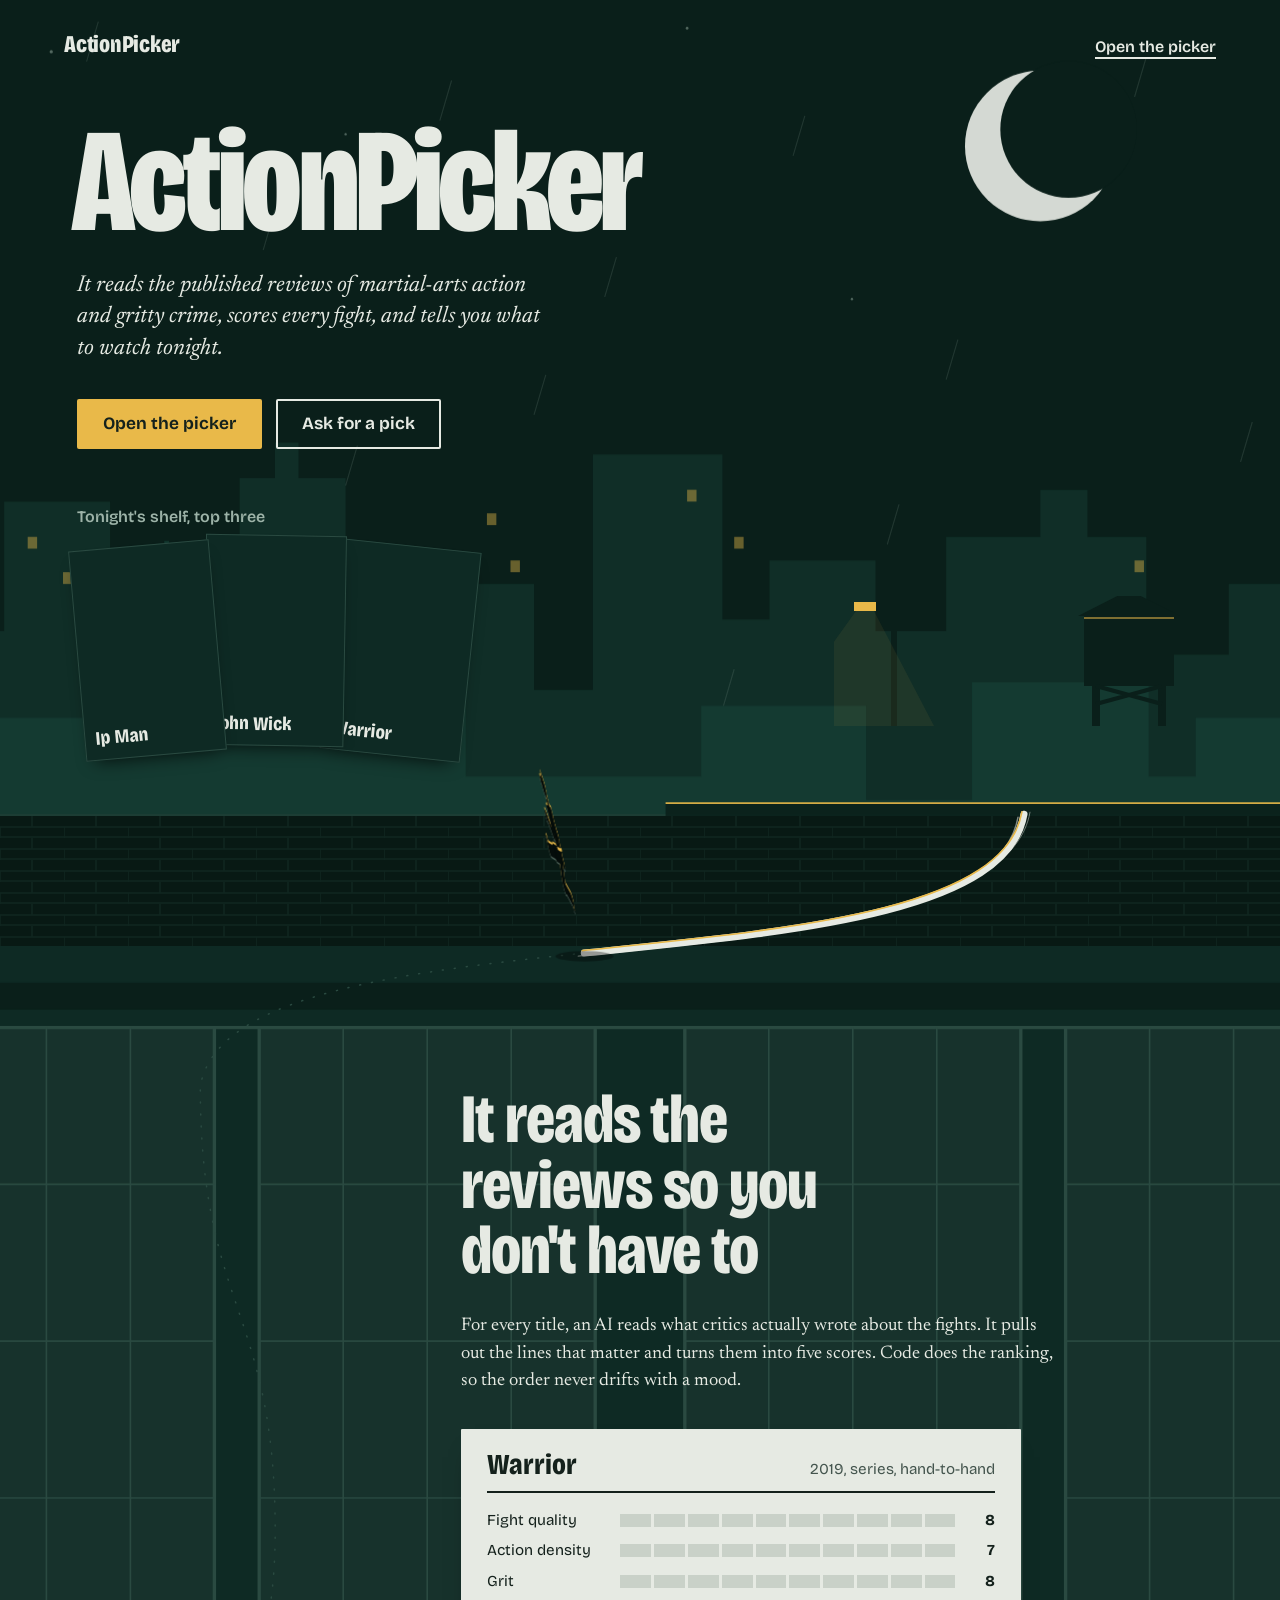
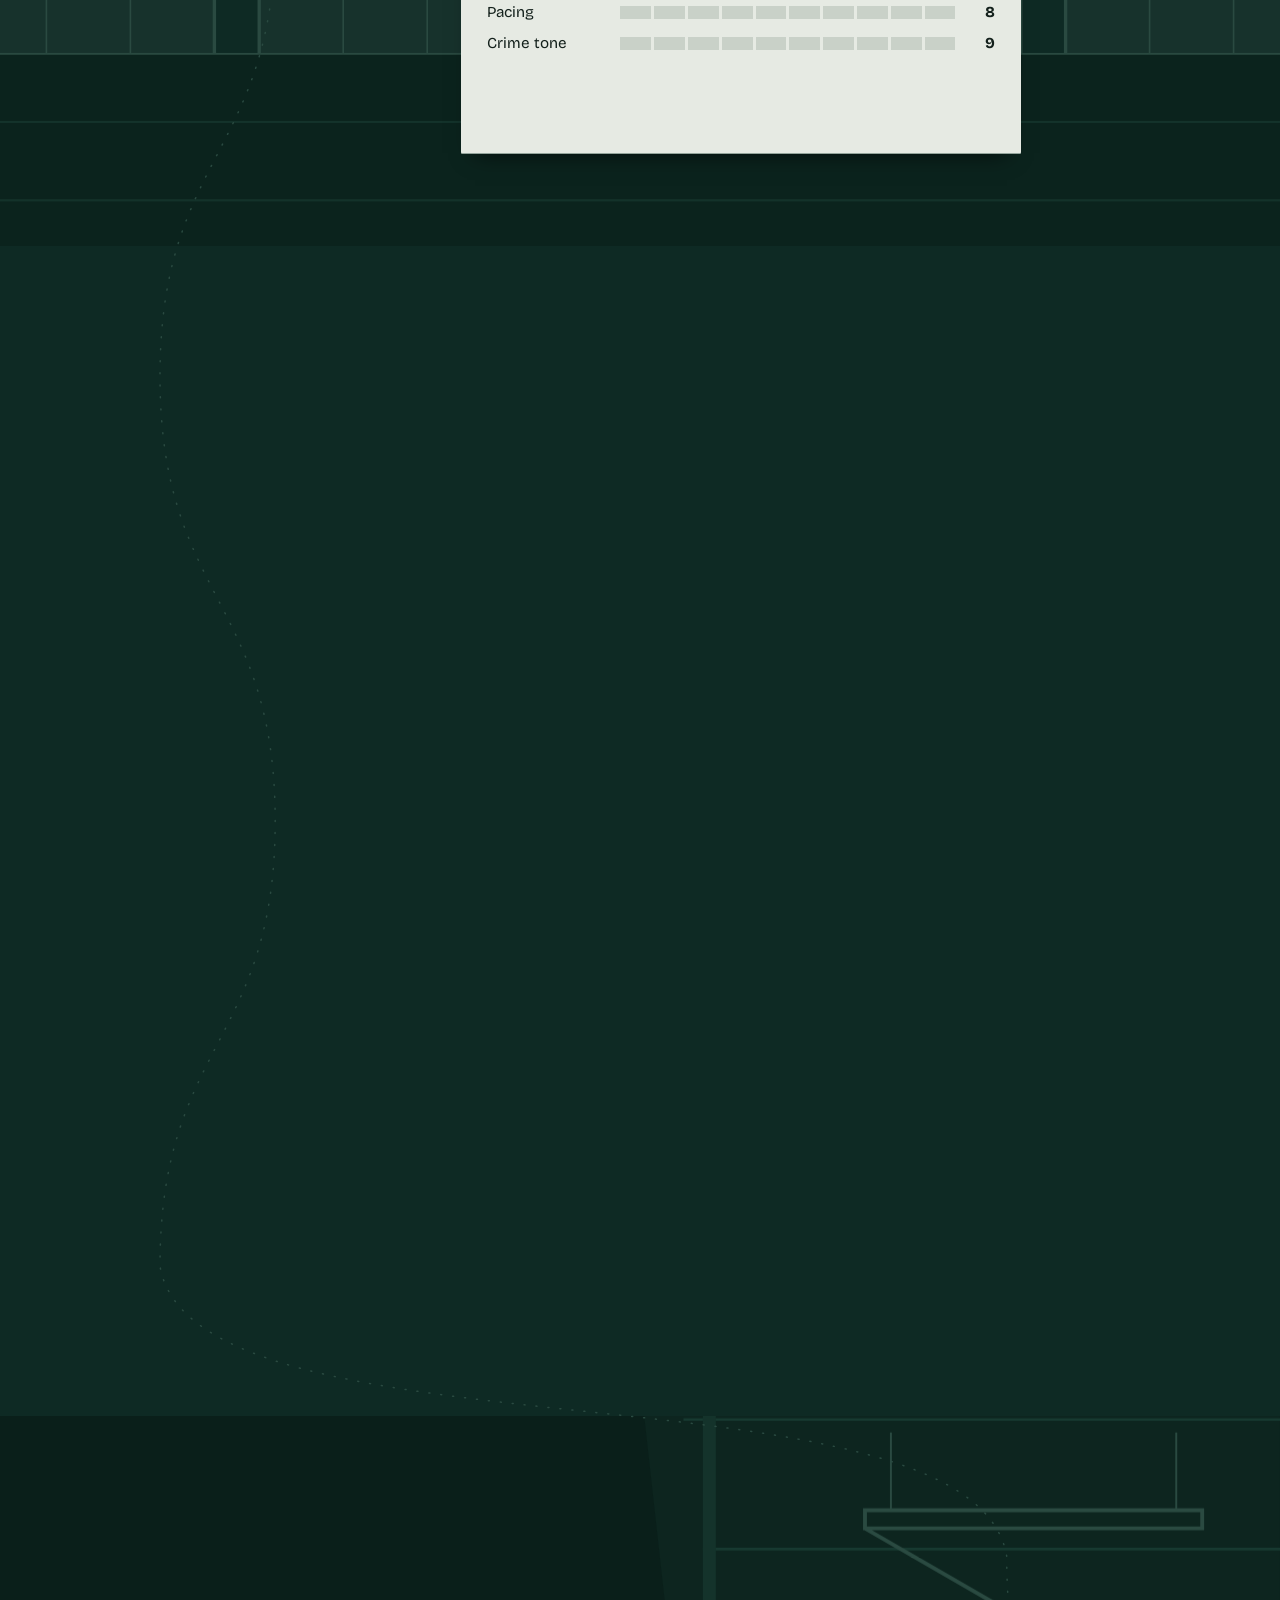
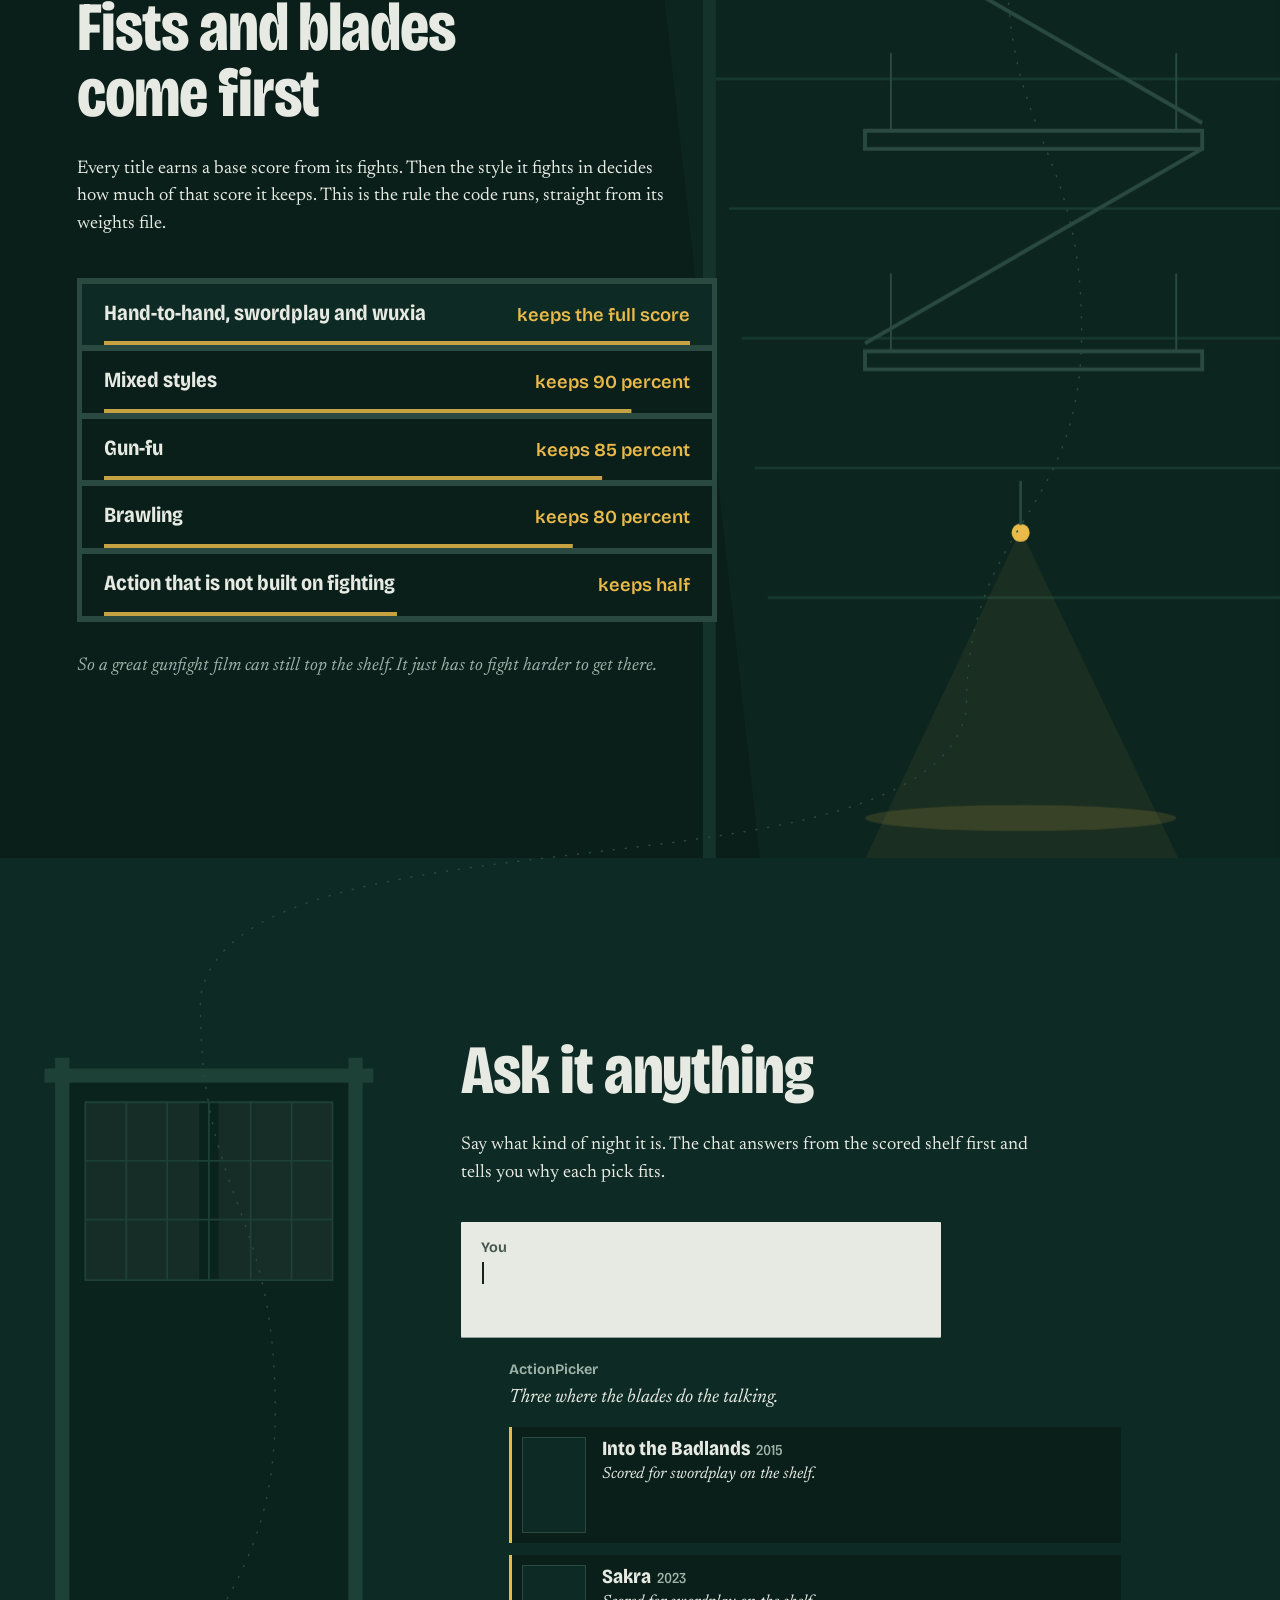
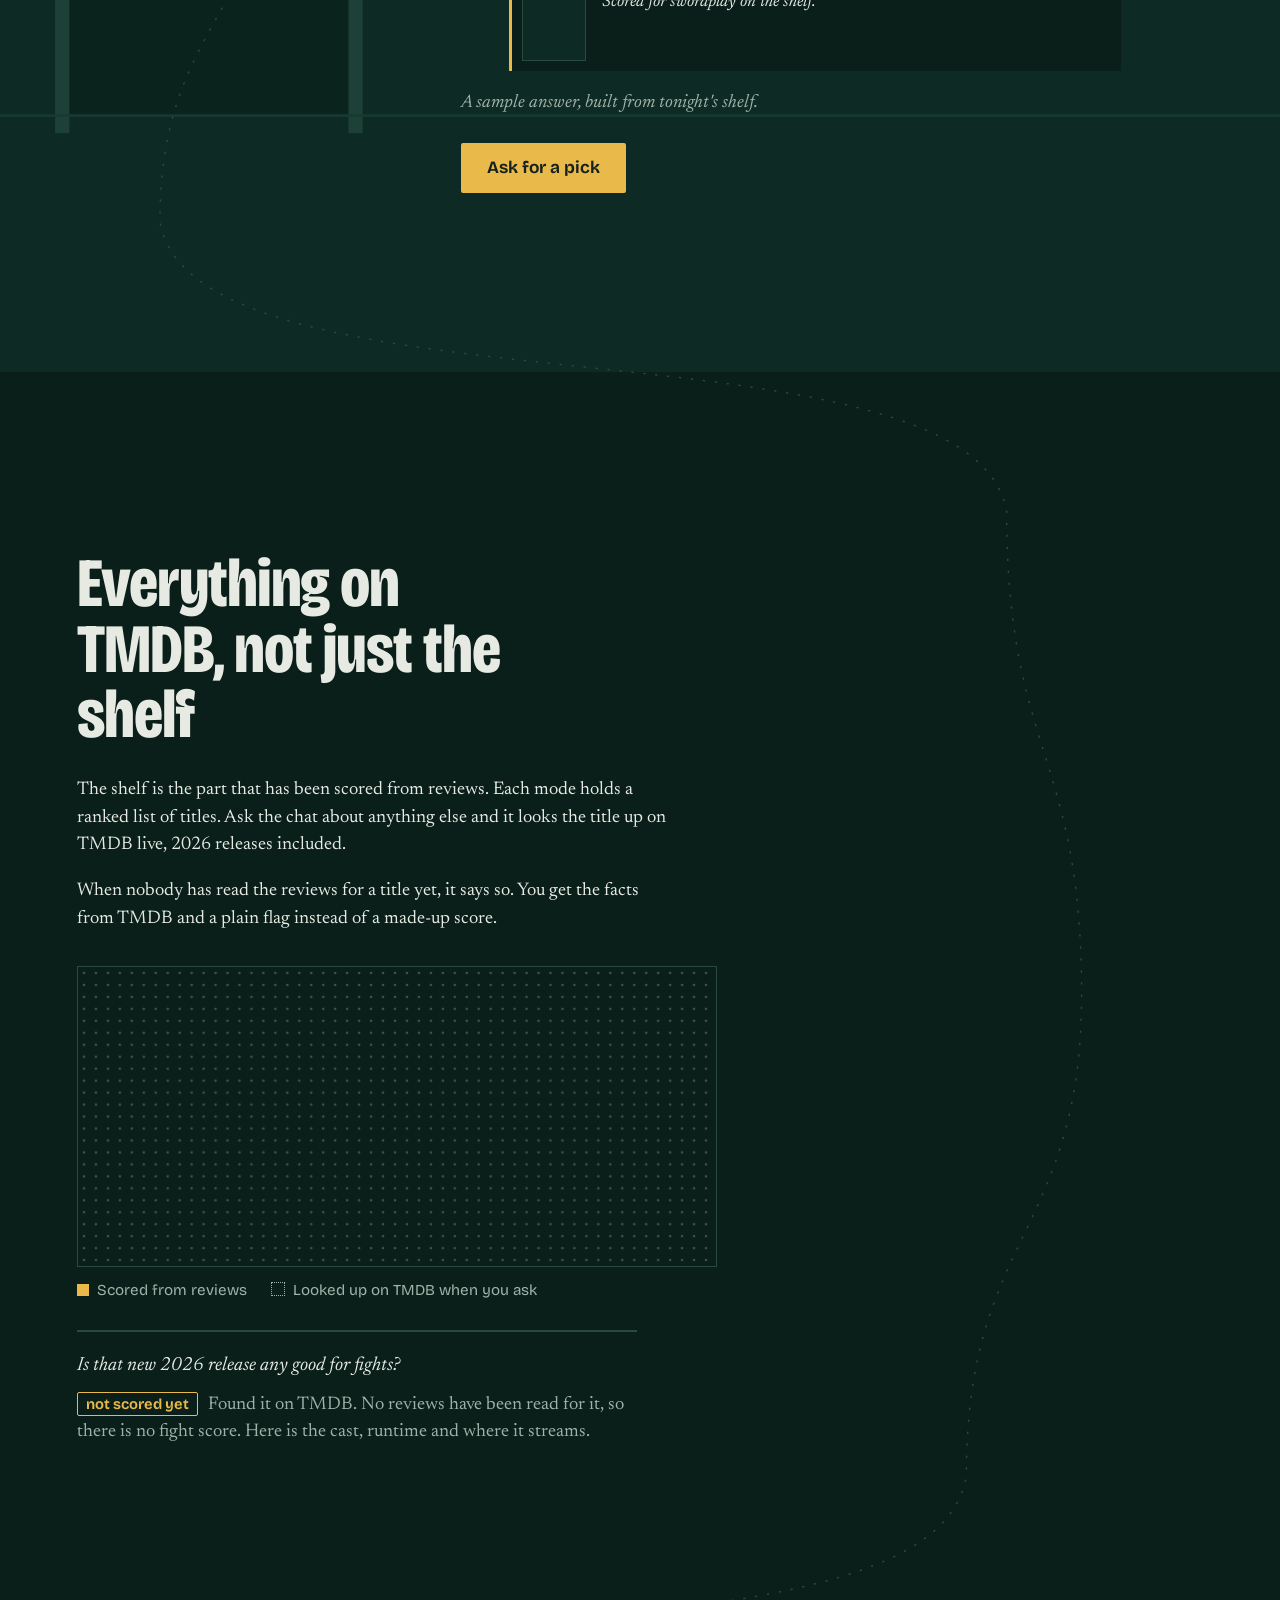
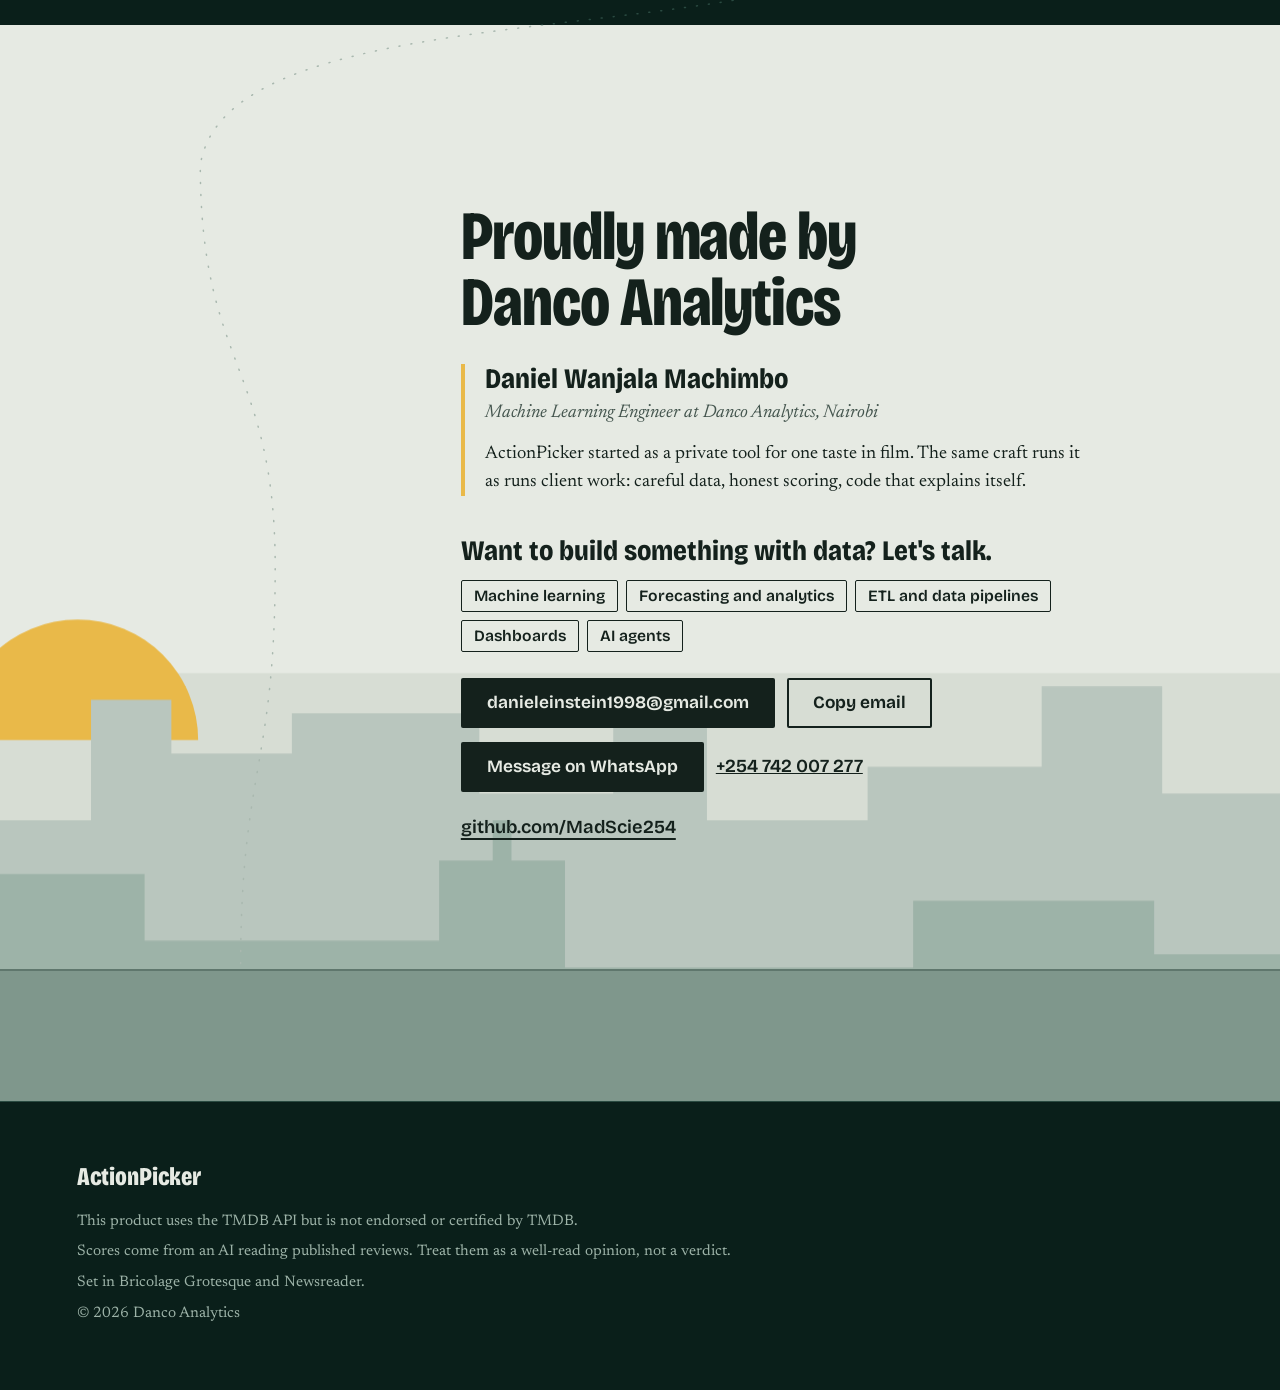
==== commit 06a564d8: "Add landing page, live TMDB discovery, favicons; move app to /app/ Co-Authored-By: Claude Sonnet 5.5" ====
--- a/web/index.html
+++ b/web/index.html
@@ -1,75 +1,252 @@
-<!DOCTYPE html>
+<!doctype html>
 <html lang="en">
 <head>
 <meta charset="utf-8">
+<script>(function(){var h=location.hash||"";if(h.indexOf("#/title/")===0||h.indexOf("#/chat")===0){location.replace("/app/"+h);}})();</script>
 <meta name="viewport" content="width=device-width, initial-scale=1">
-<title>ActionPicker: ask for a fight film</title>
-<meta name="description" content="A private recommender for martial-arts action and gritty crime films and series. Ask a question, get a short stack of picks.">
+<title>ActionPicker: martial-arts and crime picks, scored from the reviews</title>
+<meta name="description" content="ActionPicker reads published reviews of martial-arts action and gritty crime films and series, scores the fights, and ranks fists and blades above gun-fu. Ask it for tonight's pick.">
 <meta name="theme-color" content="#0E2A24">
+<meta property="og:title" content="ActionPicker">
+<meta property="og:description" content="A private picker for martial-arts action and gritty crime. It reads the reviews, scores the fights, and answers when you ask for a pick.">
+<meta property="og:type" content="website">
+<link rel="icon" href="/favicon.svg" type="image/svg+xml">
+<link rel="icon" href="/favicon-32.png" type="image/png" sizes="32x32">
+<link rel="apple-touch-icon" href="/apple-touch-icon.png">
+<link rel="manifest" href="/site.webmanifest">
 <link rel="preconnect" href="https://fonts.googleapis.com">
 <link rel="preconnect" href="https://fonts.gstatic.com" crossorigin>
 <link rel="preconnect" href="https://image.tmdb.org">
 <link rel="stylesheet" href="https://fonts.googleapis.com/css2?family=Bricolage+Grotesque:wdth,wght@75..100,500..800&family=Newsreader:ital,wght@0,400..600;1,400..500&display=swap">
-<link rel="stylesheet" href="style.css">
+<link rel="stylesheet" href="landing.css">
 </head>
 <body>
-<a class="skip" href="#question">Skip to the question box</a>
+<a class="skip" href="#main">Skip to content</a>
+
+<!-- The track: one long brush stroke laid over the whole document, drawn by scroll -->
+<svg class="track" id="track" aria-hidden="true" focusable="false">
+  <defs>
+    <clipPath id="clipDark"><rect id="clipDarkA" x="0" y="0" width="0" height="0"/><rect id="clipDarkB" x="0" y="0" width="0" height="0"/></clipPath>
+    <clipPath id="clipDawn"><rect id="clipDawnR" x="0" y="0" width="0" height="0"/></clipPath>
+    <g id="ghostG"><path id="ghost" fill="none" stroke="currentColor" stroke-width="1.5" stroke-dasharray="1 11" stroke-linecap="round"/></g>
+    <g id="inkG" fill="none" stroke="currentColor" stroke-linecap="round" stroke-linejoin="round">
+      <path id="ink" stroke-width="7"/>
+      <path id="strandA" stroke-width="1.4" opacity=".55" transform="translate(-6 3)"/>
+      <path id="strandB" stroke-width="1" opacity=".45" transform="translate(6 -2)"/>
+    </g>
+  </defs>
+  <use href="#ghostG" clip-path="url(#clipDark)" class="ghost-dark"/>
+  <use href="#ghostG" clip-path="url(#clipDawn)" class="ghost-dawn"/>
+  <use href="#inkG" clip-path="url(#clipDark)" class="ink-dark"/>
+  <use href="#inkG" clip-path="url(#clipDawn)" class="ink-dawn"/>
+  <g id="edgeG" clip-path="url(#clipDark)"><path id="edge" fill="none" stroke-width="1.6" stroke-linecap="round" transform="translate(-2 -2.5)"/></g>
+</svg>
+<div class="fighters" id="fighters" aria-hidden="true"></div>
+
 <header class="top">
-  <div class="brand">
-    <h1 class="wordmark"><a href="#/">ActionPicker</a></h1>
-    <p class="strap">Fight films and crime stories, picked from what reviewers wrote.</p>
-  </div>
-  <div class="top-controls">
-    <div class="seg" role="group" aria-label="Rank titles for">
-      <button type="button" class="seg-btn" data-mode="action" aria-pressed="true">Action</button>
-      <button type="button" class="seg-btn" data-mode="crime" aria-pressed="false">Crime</button>
-    </div>
-    <button type="button" class="jump" id="jump-shelf">Browse the shelf</button>
-  </div>
+  <a class="mark" href="/">ActionPicker</a>
+  <a class="top-link" href="/app/">Open the picker</a>
 </header>
 
-<main class="room">
-  <section class="counter" id="counter" aria-labelledby="counter-title">
-    <h2 class="vh" id="counter-title">Ask for picks</h2>
-    <div class="intro" id="intro"></div>
-    <div class="log" id="log" role="log" aria-live="polite" aria-relevant="additions text" aria-label="Conversation"></div>
-    <form class="composer" id="composer" novalidate>
-      <label class="vh" for="question">Your question</label>
-      <div class="slip-input">
-        <textarea id="question" name="question" rows="1" maxlength="500" placeholder="Ask for a style, a mood, or something like a film you loved" autocomplete="off"></textarea>
-        <button type="submit" class="ask" id="ask-btn">Ask</button>
+<main id="main">
+
+<section class="s hero" data-track="R" data-scene="roof" aria-labelledby="h-hero">
+  <div class="scene" aria-hidden="true">
+    <svg class="layer" data-depth=".12" viewBox="0 0 1440 900" preserveAspectRatio="xMidYMax slice">
+      <circle cx="1060" cy="170" r="64" fill="#E6EAE3" opacity=".92"/>
+      <circle cx="1084" cy="156" r="58" fill="#0A1F1A"/>
+      <g fill="#9DB3A8" opacity=".5"><circle cx="220" cy="90" r="1.4"/><circle cx="470" cy="160" r="1"/><circle cx="760" cy="70" r="1.2"/><circle cx="1300" cy="250" r="1"/><circle cx="900" cy="300" r="1"/><circle cx="120" cy="320" r="1.1"/></g>
+    </svg>
+    <svg class="layer" data-depth=".22" viewBox="0 0 1440 900" preserveAspectRatio="xMidYMax slice">
+      <path fill="#102E27" d="M0 900V560h70v-40h60v60h50V470h90v90h40v-30h70v-80h30v-30h20v30h40v160h60v-70h100v90h50V430h110v140h40v-50h90v60h60V500h80v-40h40v40h50v100h70v-60h90v360z"/>
+      <g fill="#E9B949" opacity=".42"><rect x="200" y="500" width="8" height="10"/><rect x="230" y="530" width="8" height="10"/><rect x="590" y="480" width="8" height="10"/><rect x="610" y="520" width="8" height="10"/><rect x="760" y="460" width="8" height="10"/><rect x="800" y="500" width="8" height="10"/><rect x="1140" y="520" width="8" height="10"/><rect x="1290" y="560" width="8" height="10"/></g>
+    </svg>
+    <svg class="layer rain" data-depth=".34" viewBox="0 0 1440 900" preserveAspectRatio="xMidYMax slice">
+      <g stroke="#9DB3A8" stroke-width="1" opacity=".16"><path d="M80 120l-10 34M260 60l-10 34M410 220l-10 34M560 110l-10 34M700 260l-10 34M860 140l-10 34M990 330l-10 34M1150 90l-10 34M1320 200l-10 34M150 380l-10 34M480 420l-10 34M640 360l-10 34M940 470l-10 34M1240 400l-10 34M1390 520l-10 34M330 560l-10 34M800 610l-10 34M1100 650l-10 34"/></g>
+    </svg>
+    <svg class="layer" data-depth=".4" viewBox="0 0 1440 900" preserveAspectRatio="xMidYMax slice">
+      <path fill="#143A31" d="M0 900V650h120v-30h40v30h160v-90h60v90h120V600h30v-40h12v40h30v100h200v-60h140v80h90V620h150v80h40v-50h130v250z"/>
+      <path d="M318 560v-60m-12 20h24" stroke="#143A31" stroke-width="4" fill="none"/>
+    </svg>
+  </div>
+  <div class="roof" aria-hidden="true">
+    <svg class="roof-tex"><defs><pattern id="brick" width="64" height="22" patternUnits="userSpaceOnUse"><path d="M0 21h64M32 0v11M0 11h64M0 11v11" stroke="#0F2620" stroke-width="1.5" fill="none"/></pattern></defs><rect width="100%" height="100%" fill="url(#brick)"/></svg>
+    <svg class="roof-art" viewBox="0 0 420 220" preserveAspectRatio="xMaxYMax meet">
+      <g fill="#0A1F1A"><rect x="250" y="20" width="90" height="70"/><path d="M244 20h102l-51-26z"/><rect x="258" y="90" width="8" height="40"/><rect x="324" y="90" width="8" height="40"/><path d="M262 108l66-18M262 90l66 18" stroke="#0A1F1A" stroke-width="4"/></g>
+      <path d="M250 22h90" stroke="#E9B949" stroke-width="1.5" opacity=".7"/>
+      <path d="M60 130V10h-26" stroke="#0A1F1A" stroke-width="6" fill="none"/>
+      <rect x="20" y="6" width="22" height="9" fill="#E9B949"/>
+      <path d="M22 15L-60 130h160L40 15z" fill="#E9B949" opacity=".07"/>
+    </svg>
+  </div>
+  <div class="copy">
+    <h1 id="h-hero">ActionPicker</h1>
+    <p class="lead">It reads the published reviews of martial-arts action and gritty crime, scores every fight, and tells you what to watch tonight.</p>
+    <div class="btns">
+      <a class="btn btn-main" href="/app/">Open the picker</a>
+      <a class="btn btn-quiet" href="/app/#/chat">Ask for a pick</a>
+    </div>
+    <figure class="shelf">
+      <figcaption class="shelf-cap" id="shelfCap">Tonight's shelf, top three</figcaption>
+      <ol class="fan" id="fan">
+        <li class="slot ph"><span class="ph-name">Ip Man</span></li>
+        <li class="slot ph"><span class="ph-name">John Wick</span></li>
+        <li class="slot ph"><span class="ph-name">Warrior</span></li>
+      </ol>
+    </figure>
+  </div>
+</section>
+
+<section class="s reads" id="reads" data-track="L" data-scene="dojo" aria-labelledby="h-reads">
+  <div class="stage">
+    <div class="scene" aria-hidden="true">
+    <svg class="layer" data-depth=".03" viewBox="0 0 1440 900" preserveAspectRatio="xMidYMid slice">
+      <g fill="#E6EAE3" opacity=".045"><rect x="40" y="80" width="300" height="560"/><rect x="380" y="80" width="300" height="560"/><rect x="760" y="80" width="300" height="560"/><rect x="1100" y="80" width="300" height="560"/></g>
+      <g stroke="#2A4A41" stroke-width="3" fill="none"><path d="M40 80h1360M40 640h1360M40 80v560M340 80v560M380 80v560M680 80v560M760 80v560M1060 80v560M1100 80v560M1400 80v560"/><path d="M40 220h300M40 360h300M40 500h300M380 220h300M380 360h300M380 500h300M760 220h300M760 360h300M760 500h300M1100 220h300M1100 360h300M1100 500h300M115 80v560M190 80v560M265 80v560M455 80v560M530 80v560M605 80v560M835 80v560M910 80v560M985 80v560M1175 80v560M1250 80v560M1325 80v560" stroke-width="1.5"/></g>
+      <rect x="0" y="40" width="1440" height="24" fill="#0A1F1A"/>
+      <rect x="0" y="640" width="1440" height="260" fill="#0B231D"/>
+      <g stroke="#14332B" stroke-width="2"><path d="M0 700h1440M0 770h1440M0 850h1440"/></g>
+    </svg>
+  </div>
+
+    <div class="copy">
+      <h2 id="h-reads">It reads the reviews so you don't have to</h2>
+      <p class="body">For every title, an AI reads what critics actually wrote about the fights. It pulls out the lines that matter and turns them into five scores. Code does the ranking, so the order never drifts with a mood.</p>
+      <div class="board" id="board">
+        <article class="slip" id="slip" aria-labelledby="slipName">
+          <div class="slip-head">
+            <h3 id="slipName">Warrior</h3>
+            <p class="slip-meta" id="slipMeta">2019 series</p>
+          </div>
+          <ul class="meter" id="meter" aria-label="Scores out of ten"></ul>
+          <ul class="quotes" id="quotes"></ul>
+        </article>
       </div>
-      <div class="composer-foot">
-        <span class="hint">Enter sends. Shift and Enter adds a new line.</span>
-        <span class="count" id="count" aria-live="polite"></span>
+    </div>
+  </div>
+</section>
+
+<section class="s ladder-s" id="ladder" data-track="R" data-scene="alley" aria-labelledby="h-ladder">
+  <div class="scene" aria-hidden="true">
+    <svg class="layer" data-depth=".1" viewBox="0 0 1440 900" preserveAspectRatio="xMaxYMid slice">
+      <path fill="#0D251F" d="M940 0h500v900H1040z"/>
+      <path fill="#0C211C" d="M940 0v900h100V0z" opacity=".0"/>
+      <g stroke="#173A31" stroke-width="2"><path d="M980 90h460M995 190h445M1005 290h435M1015 390h425M1025 490h415M1035 590h405M1045 690h395"/></g>
+      <g stroke="#2A4A41" stroke-width="3" fill="none"><path d="M1120 160h260v14h-260zM1120 174l260 150M1120 330h260v14h-260zM1380 344l-260 150M1120 500h260v14h-260z"/><path d="M1140 160v-60M1360 160v-60M1140 330v-60M1360 330v-60M1140 500v-60M1360 500v-60" stroke-width="1.5"/></g>
+      <path d="M1000 0v900" stroke="#14332B" stroke-width="10"/>
+      <circle cx="1240" cy="640" r="7" fill="#E9B949"/>
+      <path d="M1240 600v34" stroke="#2A4A41" stroke-width="2"/>
+      <path d="M1236 646l-120 254h250L1244 646z" fill="#E9B949" opacity=".06"/>
+      <ellipse cx="1240" cy="860" rx="120" ry="10" fill="#E9B949" opacity=".14"/>
+    </svg>
+  </div>
+  <div class="copy">
+    <h2 id="h-ladder">Fists and blades come first</h2>
+    <p class="body">Every title earns a base score from its fights. Then the style it fights in decides how much of that score it keeps. This is the rule the code runs, straight from its weights file.</p>
+    <ol class="ladder" id="ladderList">
+      <li data-styles="hand_to_hand swordplay wuxia" style="--keep:1"><b>Hand-to-hand, swordplay and wuxia</b><span class="keep">keeps the full score</span><span class="ex" data-ex></span></li>
+      <li data-styles="mixed" style="--keep:.9"><b>Mixed styles</b><span class="keep">keeps 90 percent</span><span class="ex" data-ex></span></li>
+      <li data-styles="gun_fu" style="--keep:.85"><b>Gun-fu</b><span class="keep">keeps 85 percent</span><span class="ex" data-ex></span></li>
+      <li data-styles="brawl" style="--keep:.8"><b>Brawling</b><span class="keep">keeps 80 percent</span><span class="ex" data-ex></span></li>
+      <li data-styles="other" style="--keep:.5"><b>Action that is not built on fighting</b><span class="keep">keeps half</span><span class="ex" data-ex></span></li>
+    </ol>
+    <p class="aside">So a great gunfight film can still top the shelf. It just has to fight harder to get there.</p>
+  </div>
+</section>
+
+<section class="s chat-s" id="chat" data-track="L" data-scene="room" aria-labelledby="h-chat">
+  <div class="scene" aria-hidden="true">
+    <svg class="layer" data-depth=".06" viewBox="0 0 1440 900" preserveAspectRatio="xMinYMid meet">
+      <rect x="70" y="90" width="330" height="720" fill="#0B231D"/>
+      <g fill="#E6EAE3" opacity=".05"><rect x="96" y="120" width="128" height="200"/><rect x="246" y="120" width="128" height="200"/></g>
+      <g stroke="#1D4037" stroke-width="2" fill="none"><path d="M96 120h278v200H96zM235 120v200M96 186h278M96 252h278M142 120v200M188 120v200M282 120v200M328 120v200"/></g>
+      <path d="M50 90h370M70 70v760M400 70v760" stroke="#1D4037" stroke-width="16"/>
+      <path d="M0 810h1440" stroke="#173A31" stroke-width="3"/>
+    </svg>
+  </div>
+  <div class="copy">
+    <h2 id="h-chat">Ask it anything</h2>
+    <p class="body">Say what kind of night it is. The chat answers from the scored shelf first and tells you why each pick fits.</p>
+    <div class="convo" id="convo">
+      <p class="ask"><span class="who">You</span><span class="typed" id="typed"></span><span class="untyped" id="untyped">Swordplay instead of gunfights tonight. What have you got?</span></p>
+      <div class="answer" id="answer">
+        <p class="reply"><span class="who">ActionPicker</span>Three where the blades do the talking.</p>
+        <ol class="picks" id="picks"></ol>
       </div>
-    </form>
-  </section>
-
-  <aside class="shelf" id="shelf" aria-labelledby="shelf-title">
-    <div class="shelf-head">
-      <h2 id="shelf-title">The shelf</h2>
-      <p class="shelf-note" id="shelf-note"></p>
-      <div class="seg seg-small" role="group" aria-label="Show">
-        <button type="button" class="seg-btn" data-kind="all" aria-pressed="true">All</button>
-        <button type="button" class="seg-btn" data-kind="movie" aria-pressed="false">Movies</button>
-        <button type="button" class="seg-btn" data-kind="series" aria-pressed="false">Series</button>
-      </div>
-    </div>
-    <ol class="shelf-list" id="shelf-list"></ol>
-  </aside>
+    </div>
+    <p class="note">A sample answer, built from tonight's shelf.</p>
+    <a class="btn btn-main" href="/app/#/chat">Ask for a pick</a>
+  </div>
+</section>
+
+<section class="s tmdb-s" id="tmdb" data-track="R" data-scene="field" aria-labelledby="h-tmdb">
+  <div class="copy">
+    <h2 id="h-tmdb">Everything on TMDB, not just the shelf</h2>
+    <p class="body">The shelf is the part that has been scored from reviews. <span id="counts">Each mode holds a ranked list of titles.</span> Ask the chat about anything else and it looks the title up on TMDB live, 2026 releases included.</p>
+    <p class="body">When nobody has read the reviews for a title yet, it says so. You get the facts from TMDB and a plain flag instead of a made-up score.</p>
+    <figure class="field">
+      <svg class="field-art" viewBox="0 0 640 300" role="img" aria-labelledby="fieldT">
+        <title id="fieldT">A small block of scored titles inside a much larger field of TMDB titles</title>
+        <defs><pattern id="dots" width="12" height="12" patternUnits="userSpaceOnUse"><circle cx="6" cy="6" r="1.3" fill="#9DB3A8" opacity=".35"/></pattern></defs>
+        <rect width="640" height="300" fill="url(#dots)"/>
+        <g id="shelfBlocks" transform="translate(40 96)"></g>
+      </svg>
+      <figcaption><span class="key key-on">Scored from reviews</span><span class="key key-off">Looked up on TMDB when you ask</span></figcaption>
+    </figure>
+    <div class="lookup">
+      <p class="lookup-q">Is that new 2026 release any good for fights?</p>
+      <p class="lookup-a"><span class="flag">not scored yet</span>Found it on TMDB. No reviews have been read for it, so there is no fight score. Here is the cast, runtime and where it streams.</p>
+    </div>
+  </div>
+</section>
+
+<section class="s danco" id="danco" data-track="L" data-scene="dawn" aria-labelledby="h-danco">
+  <div class="scene" aria-hidden="true">
+    <svg class="layer" data-depth=".1" viewBox="0 0 1440 900" preserveAspectRatio="xMidYMax slice">
+      <rect y="560" width="1440" height="340" fill="#D7DDD4"/>
+      <circle cx="300" cy="610" r="90" fill="#E9B949"/>
+      <rect y="610" width="1440" height="290" fill="#D7DDD4"/>
+      <path fill="#B9C6BE" d="M0 900V650h110v-50h80v70h120v-90h60v40h90v-30h140v60h100v-80h70v100h120v-40h130v-60h90v80h110v-30h220v330z"/>
+      <path fill="#9DB3A8" d="M0 900V740h200v-30h150v50h220v-60h40v-30h14v30h40v80h260v-50h180v40h336v130z"/>
+    </svg>
+  </div>
+  <div class="roof roof-dawn" aria-hidden="true"></div>
+  <div class="copy">
+    <h2 id="h-danco">Proudly made by Danco Analytics</h2>
+    <div class="credit">
+      <p class="who-big">Daniel Wanjala Machimbo</p>
+      <p class="role">Machine Learning Engineer at Danco Analytics, Nairobi</p>
+      <p class="body">ActionPicker started as a private tool for one taste in film. The same craft runs it as runs client work: careful data, honest scoring, code that explains itself.</p>
+    </div>
+    <h3 class="invite">Want to build something with data? Let's talk.</h3>
+    <ul class="areas">
+      <li>Machine learning</li><li>Forecasting and analytics</li><li>ETL and data pipelines</li><li>Dashboards</li><li>AI agents</li>
+    </ul>
+    <div class="contact">
+      <a class="btn btn-ink" id="mailLink" href="mailto:danieleinstein1998@gmail.com">danieleinstein1998@gmail.com</a>
+      <button class="btn btn-line" type="button" id="copyMail">Copy email</button>
+      <span class="copied" id="copied" role="status" aria-live="polite"></span>
+    </div>
+    <div class="contact" id="phoneBlock" hidden>
+      <a class="btn btn-ink" id="waLink" href="#">Message on WhatsApp</a>
+      <a class="tel" id="telLink" href="#"></a>
+    </div>
+    <p class="gh"><a href="https://github.com/MadScie254">github.com/MadScie254</a></p>
+  </div>
+</section>
+
 </main>
 
 <footer class="foot">
-  <p>This product uses the TMDB API but is not endorsed or certified by TMDB.</p>
-  <p>The scores come from an AI reading published reviews. Treat them as a well-read opinion, not a measurement.</p>
-  <p id="generated"></p>
+  <div class="foot-in">
+    <p class="foot-mark">ActionPicker</p>
+    <p>This product uses the TMDB API but is not endorsed or certified by TMDB.</p>
+    <p>Scores come from an AI reading published reviews. Treat them as a well-read opinion, not a verdict.</p>
+    <p>Set in Bricolage Grotesque and Newsreader.</p>
+    <p>&copy; <span id="year">2026</span> Danco Analytics</p>
+  </div>
 </footer>
 
-<dialog class="detail" id="detail" aria-labelledby="detail-title">
-  <div class="detail-inner" id="detail-body"></div>
-</dialog>
-
-<script src="app.js" defer></script>
+<script src="landing.js"></script>
 </body>
 </html>
--- a/web/landing.css
+++ b/web/landing.css
@@ -0,0 +1,236 @@
+/* ActionPicker landing. Tokens match the app so the two feel like one product. */
+:root {
+  --green: #0E2A24;
+  --felt: #0A1F1A;
+  --paper: #E6EAE3;
+  --ink: #14211C;
+  --ink-2: #44554E;
+  --sodium: #E9B949;
+  --sage: #9DB3A8;
+  --line: #2A4A41;
+  --dawn: #D7DDD4;
+  --display: "Bricolage Grotesque", "Arial Narrow", system-ui, sans-serif;
+  --serif: "Newsreader", Georgia, "Times New Roman", serif;
+  --t-hero: clamp(3.6rem, 11.5vw, 10rem);
+  --t-h2: clamp(2.4rem, 5.4vw, 4.7rem);
+  --t-h3: clamp(1.4rem, 2.2vw, 1.9rem);
+  --t-lead: clamp(1.25rem, 1.8vw, 1.6rem);
+  --t-body: 1.15rem;
+  --t-small: 0.95rem;
+  --pad-y: clamp(120px, 14vw, 190px);
+}
+
+* { box-sizing: border-box; }
+html { -webkit-text-size-adjust: 100%; }
+body {
+  margin: 0; background: var(--felt); color: var(--paper);
+  font-family: var(--serif); font-size: var(--t-body); line-height: 1.5;
+  overflow-x: clip; position: relative;
+}
+img { display: block; max-width: 100%; }
+a { color: inherit; }
+h1, h2, h3 { font-family: var(--display); margin: 0; font-weight: 750; }
+p { margin: 0; }
+:focus-visible { outline: 3px solid var(--sodium); outline-offset: 3px; border-radius: 1px; }
+.danco :focus-visible { outline-color: var(--ink); }
+
+.skip { position: absolute; left: 12px; top: -60px; z-index: 50; background: var(--sodium); color: var(--ink);
+  padding: 8px 14px; font-family: var(--display); font-weight: 650; text-decoration: none; }
+.skip:focus { top: 12px; }
+
+/* Track overlay and fighters sit above section backgrounds, below copy */
+.track { position: absolute; left: 0; top: 0; width: 100%; height: 100%; z-index: 2; pointer-events: none; overflow: visible; }
+.ghost-dark { color: var(--line); }
+.ghost-dawn { color: #A9B8AF; }
+.ink-dark { color: var(--paper); }
+.ink-dawn { color: var(--ink); }
+#edge { stroke: var(--sodium); }
+.fighters { position: absolute; left: 0; top: 0; width: 0; height: 0; z-index: 3; pointer-events: none; }
+.fighter { position: absolute; left: 0; top: 0; width: 200px; height: 250px; transform-origin: 0 0; will-change: transform; overflow: visible; }
+.fighter svg { width: 200px; height: 250px; overflow: visible; display: block; }
+
+/* Header */
+.top { position: absolute; z-index: 6; top: 0; left: 0; right: 0; display: flex; justify-content: space-between; align-items: baseline;
+  padding: 26px clamp(20px, 5vw, 72px); }
+.mark { font-family: var(--display); font-weight: 800; font-stretch: 75%; font-size: 1.5rem; text-decoration: none; letter-spacing: -0.01em; }
+.top-link { font-family: var(--display); font-weight: 600; font-size: 1rem; text-underline-offset: 5px; text-decoration-thickness: 1.5px; }
+.top-link:hover { color: var(--sodium); }
+
+/* Sections */
+.s { position: relative; padding: var(--pad-y) 0; overflow: hidden; }
+.scene { position: absolute; inset: 0; z-index: 0; pointer-events: none; }
+.layer { position: absolute; left: 0; top: -6%; width: 100%; height: 112%; will-change: transform; }
+.copy { position: relative; z-index: 4; }
+.s[data-track="L"] .copy { margin-left: 36vw; margin-right: 6vw; max-width: 900px; }
+.s[data-track="R"] .copy { margin-left: clamp(20px, 6vw, 110px); margin-right: 34vw; max-width: 900px; }
+
+h2 { font-size: var(--t-h2); font-stretch: 78%; line-height: 0.95; letter-spacing: -0.015em; max-width: 14ch; margin-bottom: 28px; }
+.body { max-width: 60ch; color: var(--paper); margin-bottom: 18px; }
+.lead { font-size: var(--t-lead); line-height: 1.38; max-width: 36ch; font-style: italic; }
+.note, .aside { color: var(--sage); font-style: italic; max-width: 60ch; }
+
+/* Buttons */
+.btns { display: flex; flex-wrap: wrap; gap: 14px; margin: 34px 0 0; }
+.btn { display: inline-flex; align-items: center; min-height: 50px; padding: 0 24px; border-radius: 2px;
+  font-family: var(--display); font-weight: 650; font-size: 1.08rem; text-decoration: none; border: 2px solid transparent; cursor: pointer; }
+.btn-main { background: var(--sodium); color: var(--ink); }
+.btn-main:hover { background: #F2CA62; }
+.btn-quiet { border-color: var(--paper); color: var(--paper); }
+.btn-quiet:hover { background: var(--paper); color: var(--ink); }
+.btn-ink { background: var(--ink); color: var(--paper); }
+.btn-ink:hover { background: #22352D; }
+.btn-line { background: transparent; border-color: var(--ink); color: var(--ink); }
+.btn-line:hover { background: var(--ink); color: var(--paper); }
+
+/* Hero */
+.hero { background: var(--felt); min-height: clamp(760px, 100vh, 1080px); padding-top: clamp(120px, 13vh, 170px); padding-bottom: 190px; }
+.hero h1 { font-size: var(--t-hero); font-stretch: 75%; font-weight: 800; line-height: 0.84; letter-spacing: -0.025em; margin: 0 0 26px -0.04em; }
+.roof { position: absolute; z-index: 1; left: 0; right: 0; bottom: 0; height: 132px; background: #081914; border-top: 2px solid #1C3D34; }
+.roof::before { content: ""; position: absolute; left: 0; right: 0; top: -14px; height: 12px; background: #0B211B; border-top: 2px solid var(--sodium); opacity: .9;
+  clip-path: polygon(52% 0, 100% 0, 100% 100%, 52% 100%); }
+.roof-tex { position: absolute; inset: 0; width: 100%; height: 100%; }
+.roof-art { position: absolute; right: 2vw; bottom: 100%; width: 420px; height: 220px; }
+.shelf { margin: 56px 0 0; }
+.shelf-cap { font-family: var(--display); font-weight: 600; font-size: 1rem; color: var(--sage); margin-bottom: 16px; }
+.fan { list-style: none; margin: 0; padding: 0; display: flex; align-items: flex-end; }
+.slot { position: relative; width: clamp(110px, 11vw, 160px); aspect-ratio: 2 / 3; background: var(--green); border: 1px solid var(--line);
+  margin-right: -14px; box-shadow: 0 10px 18px -10px rgba(0,0,0,.8); }
+.slot:nth-child(1) { transform: rotate(-5deg); z-index: 3; }
+.slot:nth-child(2) { transform: rotate(1deg) translateY(-10px); z-index: 2; }
+.slot:nth-child(3) { transform: rotate(6deg); z-index: 1; }
+.slot a { display: block; width: 100%; height: 100%; color: inherit; text-decoration: none; }
+.slot img { position: absolute; inset: 0; width: 100%; height: 100%; object-fit: cover; }
+.ph-name, .slot .alt { position: absolute; left: 10px; right: 10px; bottom: 12px; font-family: var(--display); font-weight: 750; font-stretch: 80%; font-size: 1.2rem; line-height: 1; }
+.slot .tag { position: absolute; z-index: 2; left: -1px; top: -1px; background: var(--sodium); color: var(--ink); font-family: var(--display); font-weight: 750; font-size: .95rem; padding: 2px 8px; }
+.slot a:hover img, .slot a:focus-visible img { filter: brightness(1.1); }
+
+/* Reviews section */
+.reads { background: var(--green); padding: 0; height: min(230vh, 2200px); overflow: clip; }
+.reads .scene { overflow: hidden; }
+.stage { position: sticky; top: 0; min-height: min(100vh, 1000px); padding: clamp(90px, 12vh, 140px) 0 60px; display: flex; align-items: center; }
+.stage .copy { width: 100%; }
+.board { position: relative; margin-top: 34px; min-height: 300px; }
+.slip { position: relative; background: var(--paper); color: var(--ink); max-width: 560px; padding: 22px 26px 24px; border-radius: 1px;
+  box-shadow: 0 1px 0 #93A49B, 0 14px 22px -14px rgba(0,0,0,.7); }
+.slip-head { display: flex; justify-content: space-between; align-items: baseline; gap: 16px; margin-bottom: 16px; border-bottom: 2px solid var(--ink); padding-bottom: 10px; }
+.slip h3 { font-size: 1.8rem; font-stretch: 80%; line-height: 1; }
+.slip-meta { font-family: var(--display); font-size: .95rem; color: var(--ink-2); white-space: nowrap; }
+.meter { list-style: none; margin: 0 0 18px; padding: 0; display: grid; gap: 8px; }
+.meter li { display: grid; grid-template-columns: 8em 1fr 1.8em; align-items: center; gap: 12px; font-family: var(--display); font-size: .95rem; }
+.meter .n { text-align: right; font-weight: 700; }
+.blocks { display: grid; grid-template-columns: repeat(10, 1fr); gap: 3px; height: 13px; }
+.blocks i { background: #C9D1C8; }
+.blocks i.on { background: var(--ink); }
+.meter li.na .n { color: var(--ink-2); font-weight: 500; }
+.quotes { list-style: none; margin: 0; padding: 0; display: grid; gap: 10px; }
+.quotes li, li.drift { list-style: none; border-left: 3px solid var(--sodium); padding-left: 12px; font-style: italic; font-size: 1.08rem; line-height: 1.35; transform-origin: 0 0; will-change: transform; }
+.quotes cite, li.drift cite { display: block; font-style: normal; font-family: var(--display); font-size: .85rem; color: var(--ink-2); margin-top: 2px; }
+li.drift { color: var(--paper); }
+li.drift cite { color: var(--sage); }
+
+/* Ladder */
+.ladder-s { background: var(--felt); }
+.ladder { list-style: none; margin: 40px 0 30px; padding: 0 0 0 0; position: relative; max-width: 640px;
+  border-left: 5px solid var(--line); border-right: 5px solid var(--line); }
+.ladder li { position: relative; background: var(--felt); display: grid; grid-template-columns: 1fr auto; gap: 4px 18px; padding: 18px 22px 16px; border-top: 6px solid var(--line); }
+.ladder li:last-child { border-bottom: 6px solid var(--line); }
+.ladder li::after { content: ""; position: absolute; left: 22px; right: 22px; bottom: 0; height: 4px; background: var(--sodium);
+  transform: scaleX(var(--keep)); transform-origin: 0 50%; opacity: .85; }
+.ladder li:first-child { background: #0E2A24; }
+.ladder b { font-family: var(--display); font-weight: 700; font-stretch: 85%; font-size: 1.35rem; line-height: 1.1; }
+.ladder .keep { font-family: var(--display); color: var(--sodium); font-weight: 600; white-space: nowrap; align-self: center; }
+.ladder .ex { grid-column: 1 / -1; color: var(--sage); font-style: italic; font-size: 1rem; padding-bottom: 8px; }
+.ladder .ex:empty { display: none; }
+
+/* Chat */
+.chat-s { background: var(--green); }
+.convo { margin: 36px 0 18px; max-width: 660px; }
+.who { display: block; font-family: var(--display); font-weight: 650; font-style: normal; font-size: .9rem; color: var(--ink-2); margin-bottom: 4px; }
+.ask { background: var(--paper); color: var(--ink); padding: 16px 20px 18px; font-style: italic; font-size: 1.3rem; line-height: 1.35; max-width: 30rem;
+  box-shadow: 0 1px 0 #93A49B; border-radius: 1px; }
+.untyped { color: transparent; }
+.typed::after { content: ""; display: inline-block; width: 2px; height: 1.05em; background: var(--ink); vertical-align: -0.15em; margin: 0 1px; }
+.convo.done .typed::after { display: none; }
+.answer { margin: 22px 0 0 clamp(0px, 4vw, 48px); transition: opacity .35s ease, transform .35s ease; }
+.answer.wait { opacity: 0; transform: translateY(10px); }
+.reply { font-style: italic; font-size: 1.2rem; margin-bottom: 14px; }
+.reply .who { color: var(--sage); }
+.picks { list-style: none; margin: 0; padding: 0; display: grid; gap: 12px; }
+.pick { display: grid; grid-template-columns: 64px 1fr; gap: 16px; align-items: start; background: var(--felt); border-left: 3px solid var(--sodium); padding: 10px 14px 10px 10px; }
+.pick .thumb { position: relative; width: 64px; aspect-ratio: 2/3; background: var(--green); border: 1px solid var(--line); overflow: hidden; }
+.pick .thumb img { position: absolute; inset: 0; width: 100%; height: 100%; object-fit: cover; }
+.pick h3 { font-size: 1.25rem; font-stretch: 85%; line-height: 1.1; }
+.pick h3 a { text-decoration: none; }
+.pick h3 a:hover { text-decoration: underline; text-underline-offset: 4px; }
+.pick .yr { font-family: var(--display); font-weight: 500; color: var(--sage); font-size: .95rem; margin-left: 6px; }
+.pick p { font-style: italic; color: var(--paper); font-size: 1.02rem; line-height: 1.35; margin-top: 4px; }
+.pick cite { display: block; font-style: normal; font-family: var(--display); font-size: .85rem; color: var(--sage); margin-top: 4px; }
+.chat-s .btn { margin-top: 26px; }
+
+/* TMDB */
+.tmdb-s { background: var(--felt); }
+.field { margin: 34px 0 28px; max-width: 640px; }
+.field-art { width: 100%; height: auto; display: block; border: 1px solid var(--line); }
+.field figcaption { display: flex; flex-wrap: wrap; gap: 8px 24px; margin-top: 12px; font-family: var(--display); font-size: .95rem; color: var(--sage); }
+.key::before { content: ""; display: inline-block; width: 12px; height: 12px; margin-right: 8px; vertical-align: -1px; }
+.key-on::before { background: var(--sodium); }
+.key-off::before { border: 1.5px dotted var(--sage); }
+[hidden] { display: none !important; }
+.lookup { max-width: 560px; border-top: 2px solid var(--line); padding-top: 20px; }
+.lookup-q { font-style: italic; font-size: 1.2rem; margin-bottom: 10px; }
+.lookup-a { color: var(--sage); }
+.flag { display: inline-block; border: 1.5px solid var(--sodium); color: var(--sodium); font-family: var(--display); font-weight: 650; font-size: .92rem; padding: 0 8px; margin-right: 10px; border-radius: 2px; }
+
+/* Danco at dawn */
+.danco { background: var(--paper); color: var(--ink); padding-bottom: 260px; }
+.danco .body { color: var(--ink); }
+.danco h2 { color: var(--ink); max-width: 16ch; }
+.roof-dawn { background: #7F978C; border-top: 2px solid #5F776D; height: 132px; }
+.roof-dawn::before { display: none; }
+.credit { border-left: 4px solid var(--sodium); padding-left: 20px; margin: 8px 0 40px; }
+.who-big { font-family: var(--display); font-weight: 750; font-stretch: 85%; font-size: var(--t-h3); line-height: 1.1; }
+.role { font-style: italic; color: var(--ink-2); font-size: 1.15rem; margin: 4px 0 14px; }
+.invite { font-size: var(--t-h3); font-stretch: 85%; line-height: 1.1; margin-bottom: 14px; }
+.areas { list-style: none; padding: 0; margin: 0 0 26px; display: flex; flex-wrap: wrap; gap: 8px; max-width: 640px; }
+.areas li { border: 1.5px solid var(--ink); padding: 3px 12px; font-family: var(--display); font-weight: 600; font-size: .98rem; border-radius: 2px; }
+.contact { display: flex; flex-wrap: wrap; gap: 12px; align-items: center; margin-bottom: 14px; }
+.copied { font-family: var(--display); font-size: .95rem; color: var(--ink-2); min-width: 6em; }
+.tel { font-family: var(--display); font-weight: 600; color: var(--ink); }
+.gh { margin-top: 22px; font-family: var(--display); font-weight: 600; }
+.gh a { text-underline-offset: 5px; text-decoration-thickness: 1.5px; }
+.danco .btn-ink { word-break: break-all; }
+
+/* Footer */
+.foot { background: var(--felt); border-top: 1px solid var(--line); position: relative; z-index: 4; }
+.foot-in { padding: 56px clamp(20px, 6vw, 110px) 64px; display: grid; gap: 8px; color: var(--sage); font-size: var(--t-small); max-width: 900px; }
+.foot-mark { font-family: var(--display); font-weight: 800; font-stretch: 75%; font-size: 1.6rem; color: var(--paper); margin-bottom: 6px; }
+
+/* Narrow: the track hugs the left edge, copy moves right of it */
+@media (max-width: 759px) {
+  :root { --pad-y: 110px; --t-hero: clamp(3.4rem, 16.5vw, 6rem); }
+  .ladder-s .scene, .chat-s .scene { opacity: .35; }
+  .s[data-track] .copy { margin-left: 62px; margin-right: 18px; }
+  .top { padding: 18px 18px 0 18px; }
+  .hero { padding-bottom: 170px; }
+  .roof { height: 110px; }
+  .roof-art { width: 260px; height: 136px; right: -30px; }
+  .slot { width: 30vw; max-width: 130px; }
+  .slip { padding: 16px 16px 18px; }
+  .slip-head { flex-direction: column; gap: 2px; }
+  .meter li { grid-template-columns: 7.4em 1fr 1.6em; gap: 8px; font-size: .84rem; }
+  .ladder li { grid-template-columns: 1fr; padding: 14px 14px 12px; }
+  .ladder li::after { left: 14px; right: 14px; }
+  .pick { grid-template-columns: 52px 1fr; gap: 12px; }
+  .pick .thumb { width: 52px; }
+  .reads { height: auto; }
+  .stage { position: relative; min-height: 0; padding: var(--pad-y) 0; }
+  .roof-dawn { height: 110px; }
+  .foot-in { padding-left: 62px; }
+}
+
+@media (prefers-reduced-motion: reduce) {
+  .answer { transition: none; }
+  .reads { height: auto; }
+  .stage { position: relative; min-height: 0; padding: var(--pad-y) 0; }
+  .layer { will-change: auto; }
+}
